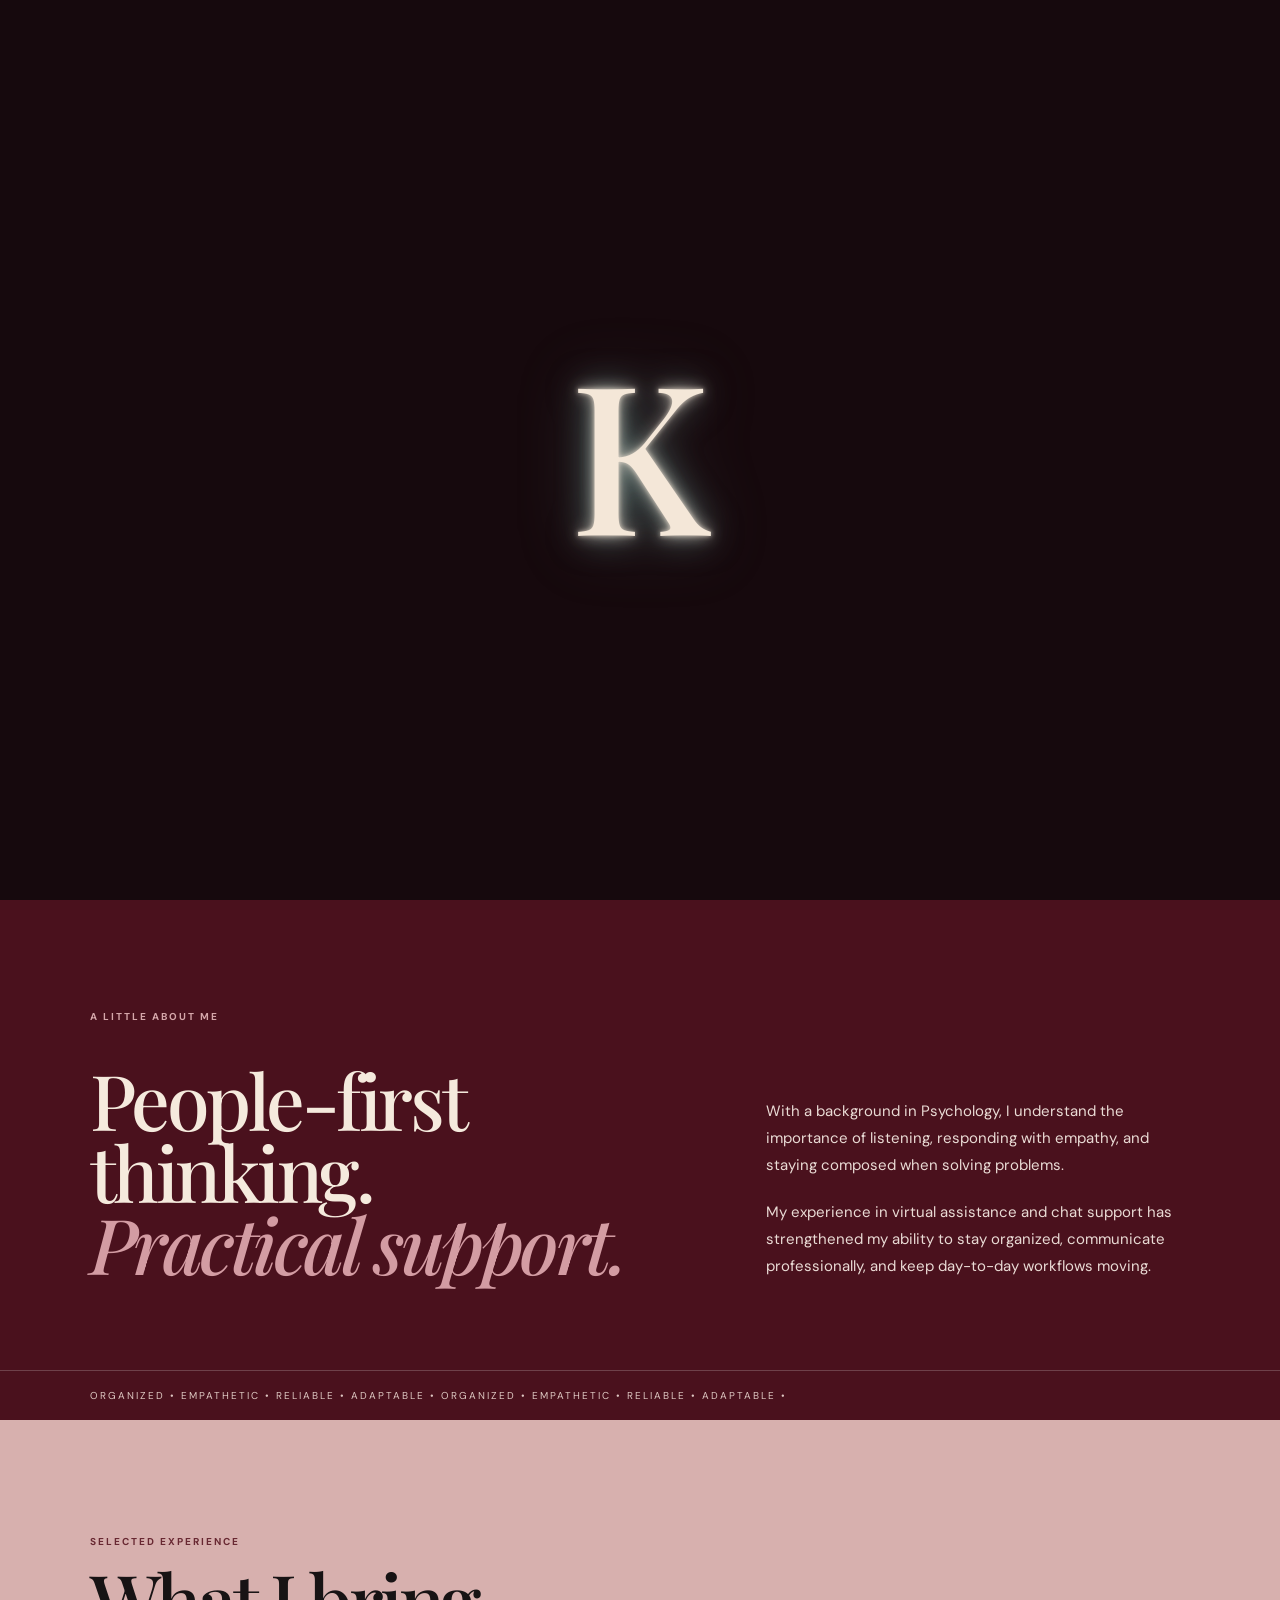
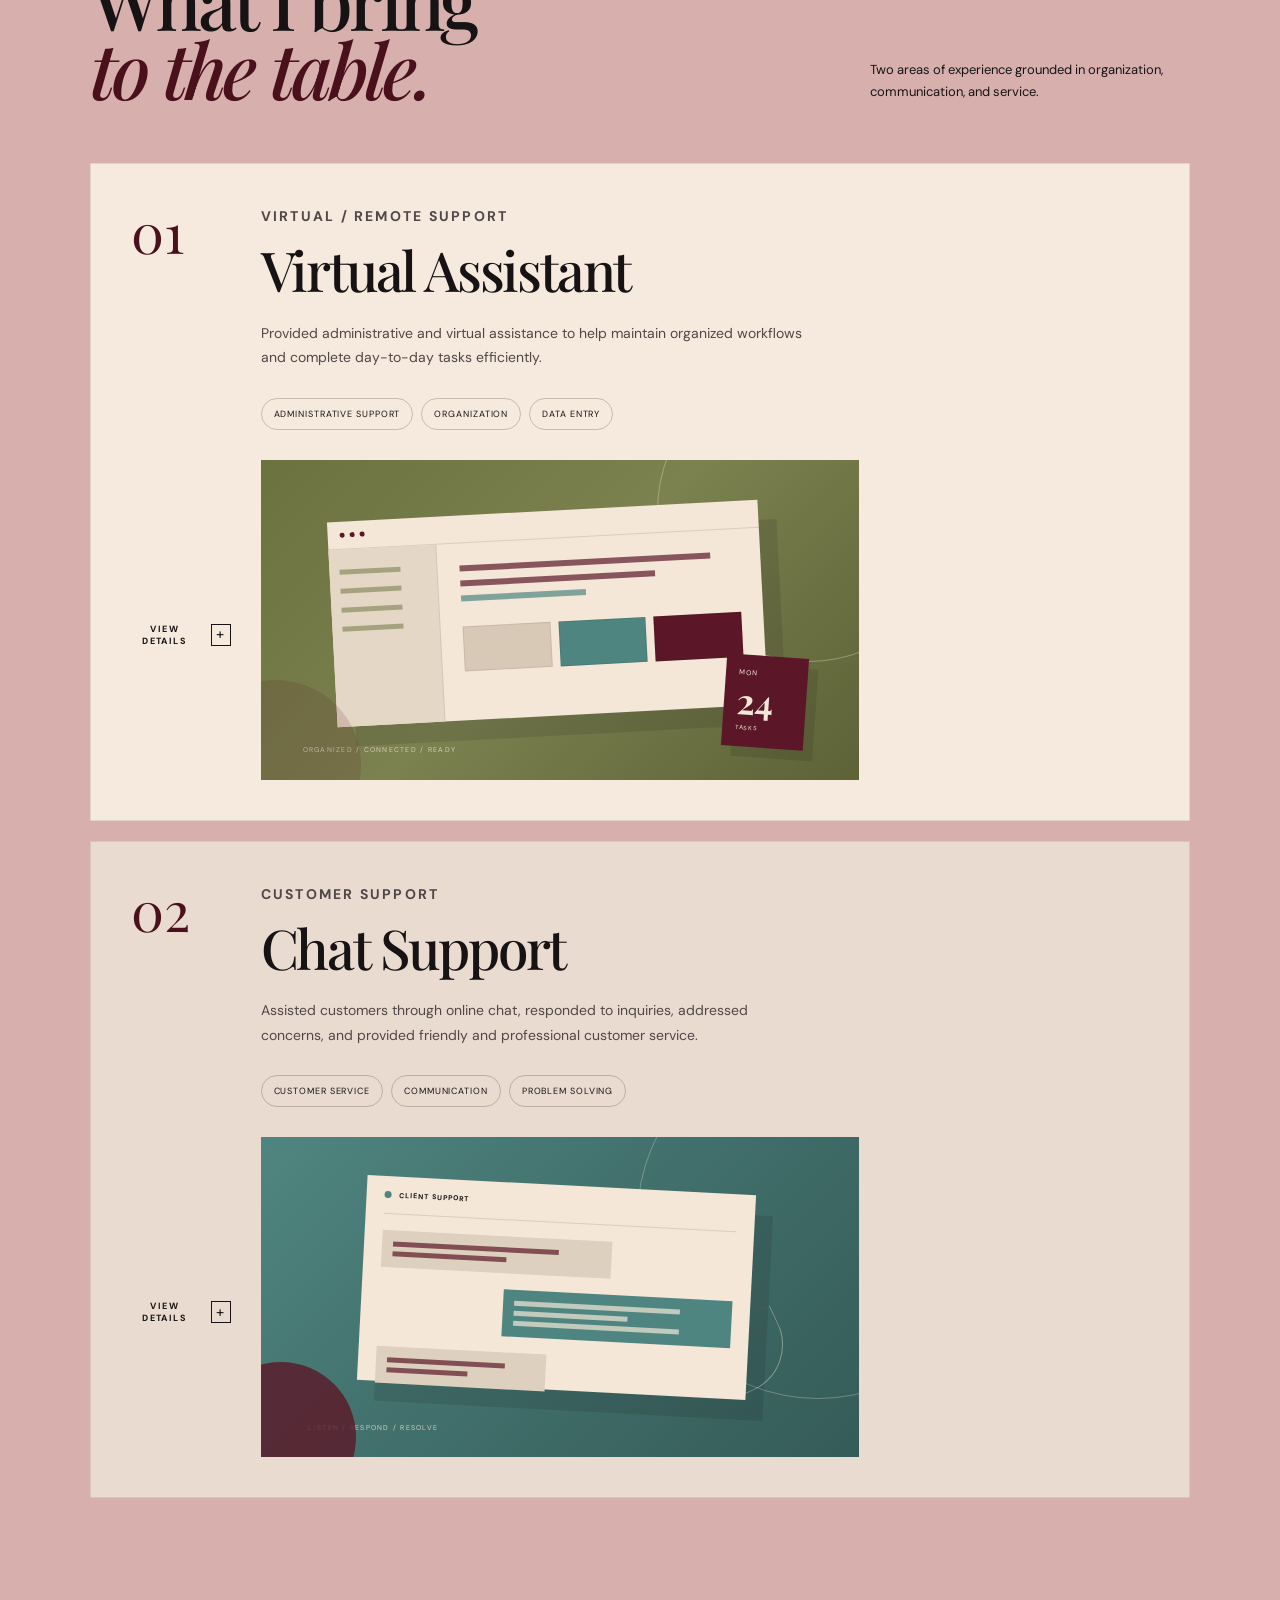
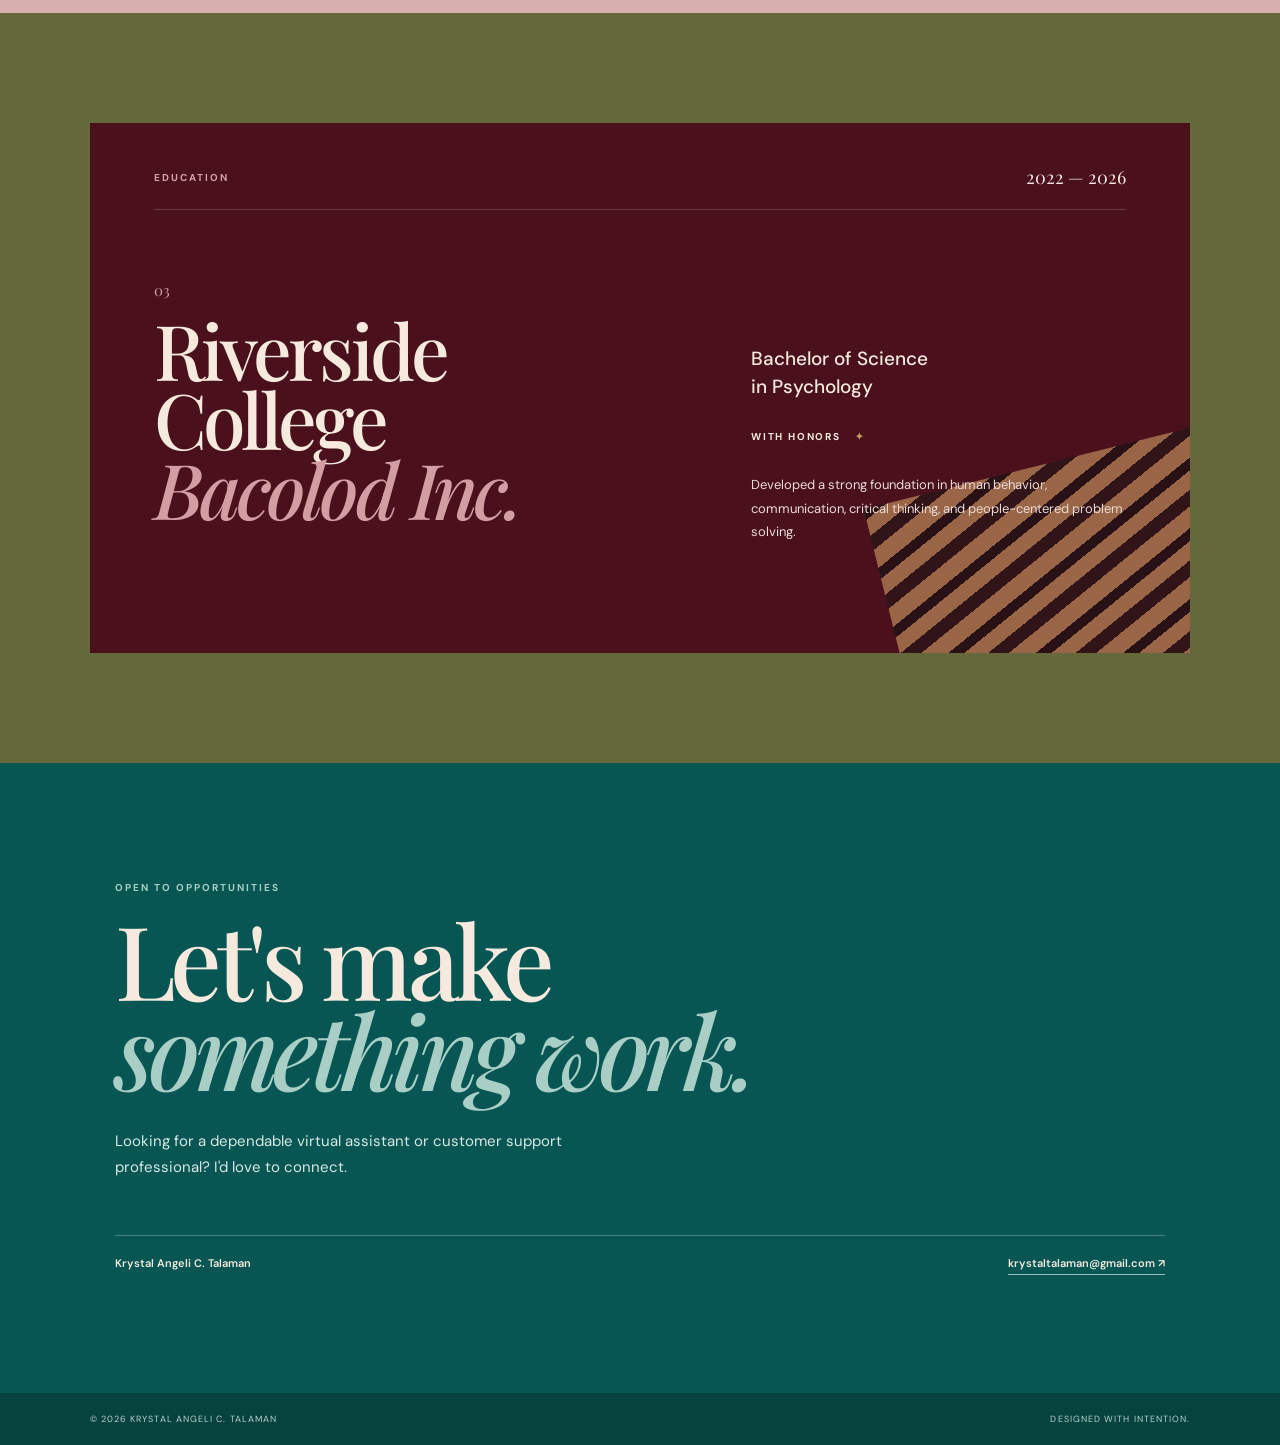
==== index.html @ 5e338db6 "Add files via upload" ====
<!DOCTYPE html>
<html lang="en">
<head>
    <meta charset="UTF-8">
    <meta name="viewport" content="width=device-width, initial-scale=1.0">

    <meta name="description"
        content="Portfolio of Krystal Angeli C. Talaman — Virtual Assistant and Customer Support Professional.">

    <title>Krystal Angeli C. Talaman | Portfolio</title>

    <!-- Google Fonts -->
    <link rel="preconnect" href="https://fonts.googleapis.com">
    <link rel="preconnect" href="https://fonts.gstatic.com" crossorigin>

    <link href="https://fonts.googleapis.com/css2?family=DM+Sans:wght@400;500;600;700&family=Playfair+Display:ital,wght@0,500;0,600;1,500;1,600&display=swap"
        rel="stylesheet">

    <!-- CSS -->
    <link rel="stylesheet" href="style.css">
</head>

<body>

    <!-- INTRO LOADER -->
<div id="intro-loader">
    <div class="intro-logo">K</div>
</div>

<!-- PAGE TRANSITION -->
<div id="page-transition">
    <div class="transition-panel transition-burgundy"></div>
    <div class="transition-panel transition-teal"></div>

    <div class="transition-label">
        <span class="transition-number">01</span>
        <span class="transition-name">HOME</span>
    </div>
</div>

    <!-- Texture -->
    <div class="noise"></div>

    <!-- NAVIGATION -->
    <header class="navbar">

        <a href="#home" class="logo">
            <span class="logo-circle">K</span>
            <span>Krystal Angeli</span>
        </a>

        <nav class="nav-links">
            <a href="#home">Home</a>
            <a href="#about">About</a>
            <a href="#experience">Experience</a>
            <a href="#education">Education</a> <a href="resume.pdf" class="resume-button" download> ↓ Resume </a> <a href="#contact" class="nav-button"> Let's Connect ↗ </a>
        </nav>

        <button class="menu-button" id="menuButton">
            ☰
        </button>

    </header>


    <!-- HERO -->
    <section class="hero" id="home">

        <div class="hero-content reveal">

            <p class="eyebrow">
                Psychology • Virtual Support • Customer Care
            </p>

            <h1>
                Krystal
                <span>Angeli</span>
                C. Talaman
            </h1>

            <p class="hero-description">
                A thoughtful and organized professional who brings
                empathy, clear communication, and dependable support
                to every task.
            </p>

            <div class="hero-buttons">

                <a href="#experience" class="primary-button">
                    View Experience
                    <span>↓</span>
                </a>

                <a href="#education" class="secondary-button">
                    My Education ↗
                </a>

            </div>

        </div>


        <!-- ABSTRACT ART -->
        <div class="hero-art reveal">
            

    <!-- Background artwork -->
    <div class="burgundy-panel"></div>
    <div class="zebra-pattern"></div>
    <div class="leopard-pattern"></div>
    <div class="olive-panel"></div>
    <div class="rose-panel"></div>
    <div class="teal-panel"></div>
    

    <!-- Profile Photo -->
    <div class="profile-frame">
        <img 
            src="profile.jpg" 
            alt="Krystal Angeli C. Talaman"
            class="profile-photo"
        >
    </div>

</div>

    </section>


    <!-- ABOUT -->
    <section class="about" id="about">

        <div class="section-label">
            A little about me
        </div>

        <div class="about-grid">

            <div>
                <h2>
                    People-first thinking.
                    <br>
                    <em>Practical support.</em>
                </h2>
            </div>

            <div class="about-text">

                <p>
                    With a background in Psychology, I understand
                    the importance of listening, responding with
                    empathy, and staying composed when solving problems.
                </p>

                <p>
                    My experience in virtual assistance and chat
                    support has strengthened my ability to stay
                    organized, communicate professionally, and keep
                    day-to-day workflows moving.
                </p>

            </div>

        </div>


        <div class="marquee">
            <div>
                ORGANIZED • EMPATHETIC • RELIABLE • ADAPTABLE •
                ORGANIZED • EMPATHETIC • RELIABLE • ADAPTABLE •
            </div>
        </div>

    </section>


    <!-- EXPERIENCE -->
    <section class="experience" id="experience">

        <div class="experience-heading">

            <div>
                <p class="eyebrow">Selected experience</p>

                <h2>
                    What I bring
                    <br>
                    <em>to the table.</em>
                </h2>
            </div>

            <p class="experience-intro">
                Two areas of experience grounded in organization,
                communication, and service.
            </p>

        </div>


        <div class="experience-list">

            <!-- EXPERIENCE 01 -->
            <article class="experience-card reveal">

                <div class="experience-number">
                    01
                </div>

                <div class="experience-info">

                    <p class="card-label">
                        Virtual / Remote Support
                    </p>

                    <h3>
                        Virtual Assistant
                    </h3>

                    <p>
                        Provided administrative and virtual assistance
                        to help maintain organized workflows and complete
                        day-to-day tasks efficiently.
                    </p>

                    <div class="tags">
                        <span>Administrative Support</span>
                        <span>Organization</span>
                        <span>Data Entry</span>
                    </div>

                </div>

                <div class="experience-details">

    <div class="details-column">
        <span class="details-label">RESPONSIBILITIES</span>

        <ul>
            <li>Administrative support</li>
            <li>Data entry & organization</li>
            <li>Online research</li>
            <li>Calendar & task management</li>
        </ul>
    </div>

    <div class="details-column">
        <span class="details-label">TOOLS & SKILLS</span>

        <ul>
            <li>Google Workspace</li>
            <li>Microsoft Office</li>
            <li>Communication</li>
            <li>Attention to detail</li>
        </ul>
    </div>

</div>

<button class="experience-toggle" type="button">
    <span>VIEW DETAILS</span>
    <span class="toggle-icon">+</span>
</button>

                <div class="experience-art va-art">

    <div class="va-window">
        <div class="window-top">
            <span></span>
            <span></span>
            <span></span>
        </div>

        <div class="va-content">
            <div class="va-sidebar">
                <i></i>
                <i></i>
                <i></i>
                <i></i>
            </div>

            <div class="va-main">
                <div class="va-line large"></div>
                <div class="va-line"></div>
                <div class="va-line short"></div>

                <div class="va-grid">
                    <div></div>
                    <div></div>
                    <div></div>
                </div>
            </div>
        </div>
    </div>

    <div class="va-calendar">
        <span>MON</span>
        <strong>24</strong>
        <small>TASKS</small>
    </div>

    <div class="va-label">ORGANIZED / CONNECTED / READY</div>

</div>

            </article>


            <!-- EXPERIENCE 02 -->
            <article class="experience-card second-card reveal">

                <div class="experience-number">
                    02
                </div>

                <div class="experience-info">

                    <p class="card-label">
                        Customer Support
                    </p>

                    <h3>
                        Chat Support
                    </h3>

                    <p>
                        Assisted customers through online chat,
                        responded to inquiries, addressed concerns,
                        and provided friendly and professional
                        customer service.
                    </p>

                    <div class="tags">
                        <span>Customer Service</span>
                        <span>Communication</span>
                        <span>Problem Solving</span>
                    </div>

                </div>

                <div class="experience-details">

    <div class="details-column">
        <span class="details-label">RESPONSIBILITIES</span>

        <ul>
            <li>Administrative support</li>
            <li>Data entry & organization</li>
            <li>Online research</li>
            <li>Calendar & task management</li>
        </ul>
    </div>

    <div class="details-column">
        <span class="details-label">TOOLS & SKILLS</span>

        <ul>
            <li>Google Workspace</li>
            <li>Microsoft Office</li>
            <li>Communication</li>
            <li>Attention to detail</li>
        </ul>
    </div>

</div>

<button class="experience-toggle" type="button">
    <span>VIEW DETAILS</span>
    <span class="toggle-icon">+</span>
</button>

                <div class="experience-art chat-art">

    <div class="chat-window">

        <div class="chat-header">
            <span class="chat-status"></span>
            <span>CLIENT SUPPORT</span>
        </div>

        <div class="message message-one">
            <span></span>
            <span></span>
        </div>

        <div class="message message-two">
            <span></span>
            <span></span>
            <span></span>
        </div>

        <div class="message message-three">
            <span></span>
            <span></span>
        </div>

    </div>

    <div class="connection-line"></div>

    <div class="chat-label">
        LISTEN / RESPOND / RESOLVE
    </div>

</div>

            </article>

        </div>

    </section>


    <!-- EDUCATION -->
    <section class="education" id="education">

        <div class="education-container">

            <div class="education-top">

                <p class="eyebrow">
                    Education
                </p>

                <span class="education-year">
                    2022 — 2026
                </span>

            </div>


            <div class="education-grid">

                <div>

                    <p class="education-number">
                        03
                    </p>

                    <h2>
                        Riverside College
                        <br>
                        <em>Bacolod Inc.</em>
                    </h2>

                </div>


                <div class="education-details">

                    <h3>
                        Bachelor of Science
                        <br>
                        in Psychology
                    </h3>

                    <div class="honors">
                        WITH HONORS
                        <span>✦</span>
                    </div>

                    <p>
                        Developed a strong foundation in human behavior,
                        communication, critical thinking, and
                        people-centered problem solving.
                    </p>

                </div>

            </div>

            <div class="education-pattern"></div>

        </div>

    </section>


    <!-- CONTACT -->
    <section class="contact" id="contact">

        <div class="contact-content">

            <p class="eyebrow">
                Open to opportunities
            </p>

            <h2>
                Let's make
                <br>
                <em>something work.</em>
            </h2>

            <p class="contact-description">
                Looking for a dependable virtual assistant or
                customer support professional? I'd love to connect.
            </p>

            <div class="contact-divider"></div>

            <div class="contact-footer">

                <span>
                    Krystal Angeli C. Talaman
                </span>

                <a href="mailto:krystaltalaman@gmail.com">
    krystaltalaman@gmail.com ↗
</a>

            </div>

        </div>

    </section>


    <!-- FOOTER -->
    <footer>

        <span>
            © 2026 Krystal Angeli C. Talaman
        </span>

        <span>
            Designed with intention.
        </span>

    </footer>


    <!-- JAVASCRIPT -->
    <script src="script.js"></script>

</body>
</html>
---- style.css ----
/* =========================================
   KRYSTAL ANGELI PORTFOLIO
   MODERN EDITORIAL / ANIMAL PRINT THEME
========================================= */

:root {

    --paper: #eee3d6;
    --cream: #f5eadd;

    --black: #171314;

    --burgundy: #4a111d;
    --burgundy-light: #682832;

    --rose: #a96470;

    --olive: #65683b;

    --teal: #075653;

    --tan: #c89a68;

    --serif: "Playfair Display", Georgia, serif;

    --sans: "DM Sans", Arial, sans-serif;
}


/* =========================================
   RESET
========================================= */

* {
    margin: 0;
    padding: 0;
    box-sizing: border-box;
}

html {
    scroll-behavior: smooth;
}

body {
    background: var(--paper);
    color: var(--black);
    font-family: var(--sans);
    overflow-x: hidden;
}

a {
    color: inherit;
    text-decoration: none;
}

button {
    font-family: inherit;
}


/* =========================================
   PAPER / GRAIN EFFECT
========================================= */

.noise {
    position: fixed;
    inset: 0;
    z-index: 100;
    pointer-events: none;
    opacity: 0.045;

    background-image:
        url("data:image/svg+xml,%3Csvg viewBox='0 0 200 200' xmlns='http://www.w3.org/2000/svg'%3E%3Cfilter id='noise'%3E%3CfeTurbulence type='fractalNoise' baseFrequency='.8' numOctaves='4' stitchTiles='stitch'/%3E%3C/filter%3E%3Crect width='100%25' height='100%25' filter='url(%23noise)'/%3E%3C/svg%3E");
}


/* =========================================
   NAVIGATION
========================================= */

.navbar {
    position: fixed;

    top: 0;
    left: 0;
    right: 0;

    height: 78px;

    padding: 0 6vw;

    display: flex;
    align-items: center;
    justify-content: space-between;

    background: rgba(238, 227, 214, 0.88);

    backdrop-filter: blur(15px);

    border-bottom: 1px solid rgba(23, 19, 20, 0.1);

    z-index: 50;
}

.logo {
    display: flex;
    align-items: center;
    gap: 10px;

    font-size: 13px;
    font-weight: 700;
}

.logo-circle {
    width: 34px;
    height: 34px;

    display: grid;
    place-items: center;

    border-radius: 50%;

    background: var(--burgundy);
    color: var(--cream);

    font-family: var(--serif);
    font-size: 18px;
}

.nav-links {
    display: flex;
    align-items: center;
    gap: 30px;

    font-size: 11px;
    font-weight: 600;
}

.nav-links a {
    opacity: 0.65;
    transition: 0.25s;
}

.nav-links a:hover {
    opacity: 1;
}

.nav-links .nav-button {
    opacity: 1;

    padding: 12px 17px;

    border-radius: 100px;

    background: var(--black);
    color: var(--cream);
}

.menu-button {
    display: none;

    border: 0;
    background: transparent;

    font-size: 24px;

    cursor: pointer;
}


/* =========================================
   HERO
========================================= */

.hero {

    min-height: 100vh;

    padding:
        150px
        7vw
        90px;

    display: grid;

    grid-template-columns:
        1fr
        0.9fr;

    gap: 6vw;

    align-items: center;
}

.eyebrow {

    color: var(--burgundy-light);

    font-size: 10px;

    text-transform: uppercase;

    letter-spacing: 0.2em;

    font-weight: 700;
}

.hero h1 {

    margin-top: 25px;
    margin-bottom: 30px;

    font-family: var(--serif);

    font-size: clamp(60px, 8vw, 120px);

    line-height: 0.83;

    letter-spacing: -0.055em;

    font-weight: 500;
}

.hero h1 span {

    color: var(--burgundy-light);

    font-style: italic;
}

.hero-description {

    max-width: 500px;

    font-size: 16px;

    line-height: 1.75;

    color: #564d4a;
}

.hero-buttons {

    margin-top: 35px;

    display: flex;
    align-items: center;

    gap: 25px;
}

.primary-button {

    display: inline-flex;

    align-items: center;

    gap: 20px;

    padding: 15px 21px;

    background: var(--black);

    color: var(--cream);

    border-radius: 100px;

    font-size: 11px;

    font-weight: 700;

    transition: transform 0.25s;
}

.primary-button:hover {
    transform: translateY(-3px);
}

.secondary-button {

    font-size: 11px;

    font-weight: 700;

    border-bottom: 1px solid var(--black);

    padding-bottom: 5px;
}


/* =========================================
   HERO ART
========================================= */

.hero-art {

    position: relative;

    min-height: 610px;

    width: 100%;
}

/* =========================================
   PROFILE PHOTO
========================================= */

.profile-frame {
    position: absolute;

    top: 7%;
    left: 15%;

    width: 62%;
    height: 82%;

    z-index: 5;

    overflow: hidden;

    background: var(--cream);

    border: 10px solid var(--cream);

    box-shadow:
        0 25px 60px rgba(23, 19, 20, 0.18);

    transform: rotate(2deg);

    transition:
        transform 0.5s ease,
        box-shadow 0.5s ease;
}

.profile-frame:hover {
    transform:
        rotate(0deg)
        translateY(-5px);

    box-shadow:
        0 35px 80px rgba(23, 19, 20, 0.25);
}

.profile-photo {
    width: 100%;
    height: 100%;

    display: block;

    object-fit: cover;
    object-position: center top;
}

.burgundy-panel {

    position: absolute;

    top: 0;
    right: 0;

    width: 67%;
    height: 72%;

    background: var(--burgundy);
}

.zebra-pattern {

    position: absolute;

    top: 25px;
    right: 0;

    width: 67%;
    height: 70%;

    background:
        repeating-linear-gradient(
            160deg,
            #171514 0 15px,
            #ead8b9 15px 35px,
            #171514 35px 48px,
            #ead8b9 48px 70px
        );

    transform: rotate(-3deg);

    opacity: 0.95;

    mix-blend-mode: normal;

    clip-path: polygon(
        12% 0,
        100% 0,
        100% 100%,
        0 100%,
        0 15%
    );
}

.leopard-pattern {

    position: absolute;

    right: -5%;

    bottom: 0;

    width: 48%;
    height: 48%;

    background-color: var(--tan);

    background-image:
        radial-gradient(
            ellipse,
            #1b1110 0 18%,
            transparent 20%
        ),
        radial-gradient(
            ellipse,
            #281514 0 12%,
            transparent 15%
        );

    background-size:
        55px 50px,
        75px 65px;

    background-position:
        0 0,
        30px 25px;

    border: 8px solid var(--rose);
}

.olive-panel {

    position: absolute;

    left: 5%;

    bottom: 3%;

    width: 36%;
    height: 25%;

    background: var(--olive);
}

.rose-panel {

    position: absolute;

    left: 18%;

    top: 18%;

    width: 28%;
    height: 17%;

    background: var(--rose);
}

.teal-panel {

    position: absolute;

    right: 0;

    bottom: 0;

    width: 37%;
    height: 22%;

    background: var(--teal);

    z-index: -1;
}


/* =========================================
   ABOUT
========================================= */

.about {

    padding:
        110px
        7vw
        85px;

    background: var(--burgundy);

    color: var(--cream);

    overflow: hidden;
}

.section-label {

    color: #d5a7aa;

    font-size: 10px;

    text-transform: uppercase;

    letter-spacing: 0.2em;

    font-weight: 700;
}

.about-grid {

    margin-top: 40px;

    display: grid;

    grid-template-columns: 1.15fr 0.85fr;

    gap: 8vw;

    align-items: end;
}

.about h2 {

    font-family: var(--serif);

    font-size: clamp(45px, 6vw, 82px);

    line-height: 0.94;

    letter-spacing: -0.045em;

    font-weight: 500;
}

.about h2 em {

    color: #d39ca3;
}

.about-text {

    max-width: 500px;

    font-size: 15px;

    line-height: 1.8;

    color: #eadbd5;
}

.about-text p + p {

    margin-top: 20px;
}


/* =========================================
   MARQUEE
========================================= */

.marquee {

    margin:

        90px
        -7vw
        -85px;

    padding:

        18px
        7vw;

    border-top:
        1px solid
        rgba(255,255,255,0.2);

    white-space: nowrap;

    overflow: hidden;

    font-size: 10px;

    letter-spacing: 0.2em;

    color: #dec8c2;
}

.marquee div {

    display: inline-block;

    animation:
        marquee 20s
        linear infinite;
}

@keyframes marquee {

    from {
        transform: translateX(0);
    }

    to {
        transform: translateX(-35%);
    }

}


/* =========================================
   EXPERIENCE
========================================= */

.experience {

    padding:
        115px
        7vw;

    background: #d7b0ae;
}

.experience-heading {

    display: flex;

    justify-content: space-between;

    align-items: end;

    gap: 50px;

    margin-bottom: 60px;
}

.experience-heading h2 {

    margin-top: 17px;

    font-family: var(--serif);

    font-size: clamp(48px, 6vw, 82px);

    line-height: 0.9;

    letter-spacing: -0.05em;

    font-weight: 500;
}

.experience-heading h2 em {
    color: var(--burgundy);
}

.experience-intro {

    max-width: 320px;

    font-size: 13px;

    line-height: 1.7;
}


/* =========================================
   EXPERIENCE CARDS
========================================= */

.experience-list {

    display: grid;

    gap: 20px;
}

.experience-card {

    position: relative;

    min-height: 370px;

    display: grid;

    grid-template-columns:
        100px
        1fr
        260px;

    gap: 30px;

    padding: 40px;

    overflow: hidden;

    background: var(--cream);

    border:
        1px solid
        rgba(23,19,20,0.1);
}

.second-card {
    background: #eadbd0;
}

.experience-number {

    color: var(--burgundy);

    font-family: var(--serif);

    font-size: 55px;

    line-height: 1;
}

.experience-info {

    position: relative;

    z-index: 2;

    max-width: 590px;
}

.card-label {

    margin-bottom: 15px;

    color: var(--rose);

    font-size: 10px;

    text-transform: uppercase;

    letter-spacing: 0.16em;

    font-weight: 700;
}

.experience-info h3 {

    margin-bottom: 25px;

    font-family: var(--serif);

    font-size: 55px;

    line-height: 0.95;

    letter-spacing: -0.04em;

    font-weight: 500;
}

.experience-info > p {

    max-width: 550px;

    font-size: 14px;

    line-height: 1.75;

    color: #514747;
}

.tags {

    display: flex;

    flex-wrap: wrap;

    gap: 8px;

    margin-top: 28px;
}

.tags span {

    padding: 9px 12px;

    border:
        1px solid
        rgba(23,19,20,0.22);

    border-radius: 100px;

    font-size: 9px;

    text-transform: uppercase;

    letter-spacing: 0.1em;
}


/* =========================================
   EXPERIENCE ART
========================================= */

.experience-art {

    min-height: 270px;

    position: relative;

    overflow: hidden;
}

.olive-art {

    background: var(--olive);
}

.teal-art {

    background: var(--teal);
}

.olive-art::before {

    content: "";

    position: absolute;

    width: 150%;
    height: 65%;

    top: 18%;
    left: -20%;

    background: var(--tan);

    border-radius: 50%;

    transform: rotate(-18deg);

    opacity: 0.7;
}

.teal-art::before {

    content: "";

    position: absolute;

    width: 150%;
    height: 65%;

    top: 18%;
    left: -20%;

    background: var(--rose);

    border-radius: 50%;

    transform: rotate(-18deg);

    opacity: 0.6;
}

.pattern {

    position: absolute;

    inset: 10%;

    background:
        radial-gradient(
            ellipse,
            #171212 0 15%,
            transparent 17%
        );

    background-size: 65px 55px;

    opacity: 0.65;
}


/* =========================================
   EDUCATION
========================================= */

.education {

    padding:
        110px
        7vw;

    background: var(--olive);

    color: var(--cream);
}

.education-container {

    position: relative;

    overflow: hidden;

    padding:
        42px
        5vw
        65px;

    min-height: 530px;

    background: var(--burgundy);
}

.education-top {

    display: flex;

    justify-content: space-between;

    align-items: center;

    padding-bottom: 20px;

    border-bottom:
        1px solid
        rgba(255,255,255,0.18);
}

.education-top .eyebrow {

    color: #d4a3a7;
}

.education-year {

    font-family: var(--serif);

    font-size: 18px;
}

.education-grid {

    position: relative;

    z-index: 2;

    display: grid;

    grid-template-columns:
        1.15fr
        0.85fr;

    gap: 7vw;

    padding-top: 70px;
}

.education-number {

    margin-bottom: 15px;

    color: #d29da3;

    font-family: var(--serif);

    font-size: 15px;
}

.education h2 {

    font-family: var(--serif);

    font-size: clamp(48px, 6vw, 90px);

    line-height: 0.9;

    letter-spacing: -0.05em;

    font-weight: 500;
}

.education h2 em {

    color: #d29da3;
}

.education-details {

    padding-top: 65px;

    max-width: 420px;
}

.education-details h3 {

    font-size: 19px;

    line-height: 1.45;

    font-weight: 500;
}

.honors {

    margin: 30px 0;

    font-size: 10px;

    letter-spacing: 0.18em;

    font-weight: 700;
}

.honors span {

    margin-left: 10px;

    color: var(--tan);
}

.education-details p {

    color: #eadbd5;

    font-size: 13px;

    line-height: 1.8;
}


/* EDUCATION PATTERN */

.education-pattern {

    position: absolute;

    right: -50px;

    bottom: -70px;

    width: 350px;

    height: 260px;

    transform: rotate(-14deg);

    background:
        repeating-linear-gradient(
            155deg,
            #171211 0 10px,
            #c5935e 10px 25px,
            #241614 25px 38px,
            #c5935e 38px 55px
        );

    opacity: 0.65;
}


/* =========================================
   CONTACT
========================================= */

.contact {

    min-height: 70vh;

    display: flex;

    align-items: center;

    padding:
        110px
        7vw;

    background: var(--teal);

    color: var(--cream);
}

.contact-content {

    width: 100%;

    max-width: 1050px;

    margin: auto;
}

.contact .eyebrow {

    color: #a8cec6;
}

.contact h2 {

    margin-top: 20px;

    font-family: var(--serif);

    font-size: clamp(58px, 8vw, 115px);

    line-height: 0.88;

    letter-spacing: -0.055em;

    font-weight: 500;
}

.contact h2 em {

    color: #a8cec6;
}

.contact-description {

    max-width: 500px;

    margin-top: 35px;

    font-size: 15px;

    line-height: 1.7;

    color: #d9e8e4;
}

.contact-divider {

    margin-top: 55px;

    height: 1px;

    background:
        rgba(255,255,255,0.25);
}

.contact-footer {

    display: flex;

    justify-content: space-between;

    gap: 30px;

    padding-top: 20px;

    font-size: 11px;

    font-weight: 600;
}

.contact-footer a {

    border-bottom:
        1px solid
        rgba(255,255,255,0.6);

    padding-bottom: 4px;
}


/* =========================================
   FOOTER
========================================= */

footer {

    padding:
        20px
        7vw;

    display: flex;

    justify-content: space-between;

    background: #06433f;

    color: #b8d1cc;

    font-size: 9px;

    text-transform: uppercase;

    letter-spacing: 0.12em;
}


/* =========================================
   SCROLL ANIMATION
========================================= */

.reveal {

    opacity: 0;

    transform:
        translateY(35px);

    transition:
        opacity 0.8s ease,
        transform 0.8s ease;
}

.reveal.visible {

    opacity: 1;

    transform:
        translateY(0);
}


/* =========================================
   RESPONSIVE
========================================= */

@media (max-width: 900px) {

    .nav-links {
        display: none;
    }

    .menu-button {
        display: block;
    }

    .nav-links.mobile-open {

        position: absolute;

        top: 78px;
        left: 0;
        right: 0;

        display: flex;

        flex-direction: column;

        align-items: stretch;

        gap: 0;

        padding: 20px 7vw;

        background: var(--paper);

        border-bottom:
            1px solid
            rgba(0,0,0,0.1);
    }

    .nav-links.mobile-open a {

        padding: 15px 0;

        border-bottom:
            1px solid
            rgba(0,0,0,0.08);
    }

    .hero {

        grid-template-columns: 1fr;

        padding-top: 130px;
    }

    .hero-art {

        min-height: 500px;

        margin-top: 30px;
    }

    .about-grid {

        grid-template-columns: 1fr;

        gap: 40px;
    }

    .experience-heading {

        align-items: start;

        flex-direction: column;
    }

    .experience-card {

        grid-template-columns:
            70px
            1fr;

        padding: 30px;
    }

    .experience-art {

        grid-column: 1 / -1;

        min-height: 180px;
    }

    .education-grid {

        grid-template-columns: 1fr;

        gap: 20px;
    }

    .education-details {

        padding-top: 10px;
    }

}


/* =========================================
   SMALL MOBILE
========================================= */

@media (max-width: 600px) {

    .navbar {
        padding: 0 5vw;
    }

    .hero,
    .about,
    .experience,
    .education,
    .contact {

        padding-left: 5vw;
        padding-right: 5vw;
    }

    .hero {

        padding-top: 125px;
    }

    .hero h1 {

        font-size: 58px;
    }

    .hero-art {

        min-height: 390px;
    }

    .burgundy-panel,
    .zebra-pattern {

        width: 70%;
    }

    .leopard-pattern {

        width: 52%;
        height: 45%;
    }

    .experience-card {

        display: block;

        padding: 28px;
    }

    .experience-number {

        margin-bottom: 30px;
    }

    .experience-info h3 {

        font-size: 45px;
    }

    .experience-art {

        margin-top: 35px;
    }

    .education-container {

        padding: 30px;
    }

    .education h2 {

        font-size: 48px;
    }

    .contact-footer {

        flex-direction: column;
    }

    footer {

        flex-direction: column;

        gap: 10px;

        padding-left: 5vw;
        padding-right: 5vw;
    }

}

/* =========================================
   K LOGO INTRO
   ========================================= */

#intro-loader {
    position: fixed;
    inset: 0;
    z-index: 99999;

    display: flex;
    align-items: center;
    justify-content: center;

    background: #16090d;

    opacity: 1;
    visibility: visible;

    transition:
        opacity 0.8s ease,
        visibility 0.8s ease;
}

/* Glowing K */
.intro-logo {
    font-family: "Playfair Display", serif;
    font-size: clamp(7rem, 18vw, 13rem);
    font-weight: 500;
    line-height: 1;

    color: #f4e7d8;

    opacity: 0;
    transform: scale(0.75);

    text-shadow:
        0 0 5px rgba(244, 231, 216, 0.8),
        0 0 15px rgba(244, 231, 216, 0.7),
        0 0 35px rgba(128, 183, 176, 0.6),
        0 0 70px rgba(128, 183, 176, 0.35);

    animation:
        kLogoAppear 0.8s ease-out forwards,
        kLogoGlow 1.4s ease-in-out 0.8s infinite alternate;
}


/* K entrance */
@keyframes kLogoAppear {
    0% {
        opacity: 0;
        transform: scale(0.75);
        filter: blur(12px);
    }

    100% {
        opacity: 1;
        transform: scale(1);
        filter: blur(0);
    }
}


/* Gentle glowing pulse */
@keyframes kLogoGlow {
    0% {
        text-shadow:
            0 0 5px rgba(244, 231, 216, 0.7),
            0 0 15px rgba(244, 231, 216, 0.5),
            0 0 30px rgba(128, 183, 176, 0.35);
    }

    100% {
        text-shadow:
            0 0 10px rgba(244, 231, 216, 1),
            0 0 30px rgba(244, 231, 216, 0.8),
            0 0 60px rgba(128, 183, 176, 0.7),
            0 0 100px rgba(128, 183, 176, 0.4);
    }
}


/* Loader disappears */
#intro-loader.hide {
    opacity: 0;
    visibility: hidden;
    pointer-events: none;
}

/* =========================================
   PAGE NAVIGATION TRANSITION
   ========================================= */

#page-transition {
    position: fixed;
    inset: 0;
    z-index: 99990;

    pointer-events: none;
    visibility: hidden;
}


/* Show during animation */

#page-transition.is-entering,
#page-transition.is-leaving {
    visibility: visible;
}

/* Panels */

.transition-panel {
    position: absolute;
    inset: 0;

    transform: translateX(-100%);
}

/* Burgundy is the main wipe */
.transition-burgundy {
    background: #5b1727;
    z-index: 2;
}

/* Teal follows behind */
.transition-teal {
    background: #4f8580;
    z-index: 1;
}


/* =========================================
   TRANSITION LABEL
   ========================================= */

.transition-label {
    position: absolute;

    top: 50%;
    left: 50%;

    transform: translate(-50%, -50%);

    z-index: 5;

    display: flex;
    flex-direction: column;
    align-items: center;

    opacity: 0;

    color: #f4e7d8;

    pointer-events: none;
}

.transition-number {
    font-family: "DM Sans", sans-serif;

    font-size: 0.7rem;
    letter-spacing: 0.35em;
    text-transform: uppercase;

    margin-bottom: 10px;
}

.transition-name {
    font-family: "Playfair Display", serif;

    font-size: clamp(3rem, 7vw, 7rem);

    line-height: 0.9;
    text-transform: uppercase;
}


/* =========================================
   ENTER ANIMATION
   ========================================= */

#page-transition.is-entering {
    visibility: visible;
}

#page-transition.is-entering .transition-teal {
    animation: transitionInTeal 0.65s cubic-bezier(.77, 0, .18, 1) forwards;
}

#page-transition.is-entering .transition-burgundy {
    animation: transitionInBurgundy 0.65s cubic-bezier(.77, 0, .18, 1) 0.08s forwards;
}

#page-transition.is-entering .transition-label {
    animation: transitionLabelIn 0.45s ease 0.25s forwards;
}


/* =========================================
   EXIT ANIMATION
   ========================================= */

#page-transition.is-leaving {
    visibility: visible;
}

#page-transition.is-leaving .transition-burgundy {
    animation: transitionOutBurgundy 0.65s cubic-bezier(.77, 0, .18, 1) forwards;
}

#page-transition.is-leaving .transition-teal {
    animation: transitionOutTeal 0.65s cubic-bezier(.77, 0, .18, 1) 0.08s forwards;
}

#page-transition.is-leaving .transition-label {
    animation: transitionLabelOut 0.35s ease forwards;
}


/* =========================================
   KEYFRAMES
   ========================================= */

@keyframes transitionInTeal {

    0% {
        transform: translateX(-100%);
    }

    100% {
        transform: translateX(0);
    }
}


@keyframes transitionInBurgundy {

    0% {
        transform: translateX(-100%);
    }

    100% {
        transform: translateX(0);
    }
}


@keyframes transitionOutBurgundy {

    0% {
        transform: translateX(0);
    }

    100% {
        transform: translateX(100%);
    }
}


@keyframes transitionOutTeal {

    0% {
        transform: translateX(0);
    }

    100% {
        transform: translateX(100%);
    }
}


@keyframes transitionLabelIn {

    0% {
        opacity: 0;
        transform: translate(-50%, -40%);
    }

    100% {
        opacity: 1;
        transform: translate(-50%, -50%);
    }
}


@keyframes transitionLabelOut {

    0% {
        opacity: 1;
    }

    100% {
        opacity: 0;
    }
}

/* =========================================
   EXPERIENCE CARD — INTERACTIVE UPGRADE
   ========================================= */

.experience-card {
    position: relative;
    isolation: isolate;

    cursor: pointer;

    transition:
        transform 0.5s cubic-bezier(.22, 1, .36, 1),
        box-shadow 0.5s ease,
        border-color 0.4s ease;
}


/* -----------------------------------------
   SUBTLE CARD SHADOW
   ----------------------------------------- */

.experience-card:hover {
    transform: translateY(-8px);

    box-shadow:
        0 20px 50px rgba(23, 19, 20, 0.12);

    border-color: rgba(91, 23, 39, 0.28);
}


/* -----------------------------------------
   MOVING TOP ACCENT
   ----------------------------------------- */

.experience-card::before {
    content: "";

    position: absolute;

    top: 0;
    left: 0;

    width: 100%;
    height: 4px;

    background: var(--burgundy);

    transform: scaleX(0);
    transform-origin: left;

    transition:
        transform 0.6s cubic-bezier(.22, 1, .36, 1);

    z-index: 10;
}


.experience-card:hover::before {
    transform: scaleX(1);
}


/* -----------------------------------------
   NUMBER
   ----------------------------------------- */

.experience-number {
    position: relative;

    transition:
        transform 0.5s cubic-bezier(.22, 1, .36, 1),
        letter-spacing 0.5s ease;
}


.experience-card:hover .experience-number {
    transform: translateX(8px);

    letter-spacing: 0.04em;
}


/* -----------------------------------------
   CARD CONTENT
   ----------------------------------------- */

.experience-info {
    transition:
        transform 0.5s cubic-bezier(.22, 1, .36, 1);
}


.experience-card:hover .experience-info {
    transform: translateX(5px);
}


/* -----------------------------------------
   TITLE
   ----------------------------------------- */

.experience-info h3 {
    transition:
        transform 0.5s cubic-bezier(.22, 1, .36, 1),
        color 0.4s ease;
}


.experience-card:hover .experience-info h3 {
    transform: translateX(5px);

    color: var(--burgundy);
}


/* -----------------------------------------
   TAGS
   ----------------------------------------- */

.tags span {
    transition:
        background 0.3s ease,
        color 0.3s ease,
        border-color 0.3s ease,
        transform 0.3s ease;
}


.experience-card:hover .tags span {
    border-color: var(--burgundy);
}


.experience-card:hover .tags span:nth-child(1) {
    transform: translateY(-3px);
}

.experience-card:hover .tags span:nth-child(2) {
    transform: translateY(-5px);
}

.experience-card:hover .tags span:nth-child(3) {
    transform: translateY(-3px);
}


/* -----------------------------------------
   ARTWORK
   ----------------------------------------- */

.experience-art {
    transition:
        transform 0.7s cubic-bezier(.22, 1, .36, 1);
}


.experience-card:hover .experience-art {
    transform: scale(1.035);
}


/* -----------------------------------------
   ARTWORK SHAPES
   ----------------------------------------- */

.experience-art::before {
    transition:
        transform 0.8s cubic-bezier(.22, 1, .36, 1),
        opacity 0.5s ease;
}


.experience-card:hover .experience-art::before {
    transform:
        rotate(-12deg)
        translate(15px, -8px)
        scale(1.08);

    opacity: 0.8;
}


/* -----------------------------------------
   PATTERN
   ----------------------------------------- */

.experience-art .pattern {
    transition:
        transform 0.9s cubic-bezier(.22, 1, .36, 1),
        opacity 0.5s ease;
}


.experience-card:hover .experience-art .pattern {
    transform: scale(1.15) rotate(5deg);

    opacity: 0.8;
}


/* -----------------------------------------
   HOVER ARROW
   ----------------------------------------- */

.experience-card::after {
    content: "VIEW ROLE  →";

    position: absolute;

    right: 40px;
    bottom: 35px;

    z-index: 20;

    padding: 10px 14px;

    background: var(--burgundy);
    color: var(--cream);

    font-family: var(--sans);
    font-size: 9px;

    font-weight: 700;

    letter-spacing: 0.14em;

    opacity: 0;
    transform: translateY(10px);

    transition:
        opacity 0.4s ease,
        transform 0.5s cubic-bezier(.22, 1, .36, 1);

    pointer-events: none;
}


.experience-card:hover::after {
    opacity: 1;

    transform: translateY(0);
}


/* -----------------------------------------
   SECOND CARD DIFFERENT ACCENT
   ----------------------------------------- */

.second-card::before {
    background: var(--teal);
}


.second-card:hover .experience-info h3 {
    color: var(--teal);
}


.second-card::after {
    background: var(--teal);
}


/* -----------------------------------------
   MOBILE
   ----------------------------------------- */

@media (max-width: 600px) {

    .experience-card:hover {
        transform: translateY(-4px);

        box-shadow:
            0 15px 35px rgba(23, 19, 20, 0.1);
    }


    .experience-card:hover .experience-info {
        transform: none;
    }


    .experience-card:hover .experience-number {
        transform: translateX(4px);
    }


    .experience-card::after {
        position: relative;

        right: auto;
        bottom: auto;

        display: inline-block;

        margin-top: 28px;

        opacity: 1;

        transform: none;

        content: "VIEW ROLE  →";
    }


    .experience-card:hover .experience-art {
        transform: scale(1.015);
    }

}

/* =========================================
   EXPANDABLE EXPERIENCE DETAILS
   ========================================= */

.experience-card {
    overflow: hidden;
}


/* -----------------------------------------
   DETAILS CONTAINER
   ----------------------------------------- */

.experience-details {
    display: grid;
    grid-template-columns: 1fr 1fr;
    gap: 40px;

    max-height: 0;
    opacity: 0;

    overflow: hidden;

    margin-top: 0;
    padding-top: 0;

    border-top: 1px solid transparent;

    transition:
        max-height 0.7s cubic-bezier(.22, 1, .36, 1),
        opacity 0.45s ease,
        margin-top 0.6s ease,
        padding-top 0.6s ease,
        border-color 0.5s ease;
}


/* -----------------------------------------
   OPEN STATE
   ----------------------------------------- */

.experience-card.is-open .experience-details {
    max-height: 500px;
    opacity: 1;

    margin-top: 35px;
    padding-top: 30px;

    border-color: rgba(23, 19, 20, 0.15);
}


/* -----------------------------------------
   DETAIL LABEL
   ----------------------------------------- */

.details-label {
    display: block;

    margin-bottom: 15px;

    font-family: var(--sans);
    font-size: 9px;
    font-weight: 700;

    letter-spacing: 0.16em;

    color: var(--burgundy);
}


/* -----------------------------------------
   DETAIL LIST
   ----------------------------------------- */

.details-column ul {
    list-style: none;

    margin: 0;
    padding: 0;
}


.details-column li {
    position: relative;

    padding-left: 16px;
    margin-bottom: 9px;

    font-family: var(--sans);
    font-size: 12px;
    line-height: 1.6;

    color: var(--ink);
}


.details-column li::before {
    content: "—";

    position: absolute;
    left: 0;

    color: var(--burgundy);
}


/* -----------------------------------------
   TOGGLE BUTTON
   ----------------------------------------- */

.experience-toggle {
    display: inline-flex;
    align-items: center;
    gap: 12px;

    margin-top: 30px;
    padding: 0;

    border: 0;
    background: transparent;

    color: var(--ink);

    font-family: var(--sans);
    font-size: 9px;
    font-weight: 700;

    letter-spacing: 0.15em;

    cursor: pointer;

    transition:
        color 0.3s ease,
        gap 0.3s ease;
}


.experience-toggle:hover {
    color: var(--burgundy);
    gap: 17px;
}


/* -----------------------------------------
   PLUS ICON
   ----------------------------------------- */

.toggle-icon {
    display: inline-flex;

    align-items: center;
    justify-content: center;

    width: 22px;
    height: 22px;

    border: 1px solid currentColor;

    font-size: 15px;
    font-weight: 400;
    line-height: 1;

    transition:
        transform 0.5s cubic-bezier(.22, 1, .36, 1),
        background 0.3s ease,
        color 0.3s ease;
}


.experience-card.is-open .toggle-icon {
    transform: rotate(45deg);

    background: var(--burgundy);
    color: var(--cream);
}


/* -----------------------------------------
   SECOND CARD ACCENT
   ----------------------------------------- */

.second-card .details-label {
    color: var(--teal);
}


.second-card .details-column li::before {
    color: var(--teal);
}


.second-card.is-open .toggle-icon {
    background: var(--teal);
}


/* -----------------------------------------
   MOBILE
   ----------------------------------------- */

@media (max-width: 600px) {

    .experience-details {
        grid-template-columns: 1fr;

        gap: 25px;
    }

    .experience-card.is-open .experience-details {
        max-height: 800px;

        margin-top: 25px;
        padding-top: 25px;
    }

    .experience-toggle {
        margin-top: 25px;
    }

}

/* =========================================
   MODERN EXPERIENCE ARTWORK
   ========================================= */


/* =========================================
   VIRTUAL ASSISTANT
   ========================================= */

.va-art {
    position: relative;
    overflow: hidden;

    background:
        linear-gradient(
            135deg,
            #6b713f 0%,
            #7c8150 48%,
            #5d6237 100%
        );

    min-height: 320px;
}


/* Large decorative circle */

.va-art::before {
    content: "";

    position: absolute;

    width: 300px;
    height: 300px;

    right: -100px;
    top: -100px;

    border: 1px solid rgba(244, 231, 216, 0.35);

    border-radius: 50%;

    transition:
        transform 0.8s cubic-bezier(.22, 1, .36, 1);
}


.experience-card:hover .va-art::before {
    transform: scale(1.2);
}


/* Second circle */

.va-art::after {
    content: "";

    position: absolute;

    width: 170px;
    height: 170px;

    left: -70px;
    bottom: -70px;

    border-radius: 50%;

    background: rgba(91, 23, 39, 0.15);

    transition:
        transform 0.8s cubic-bezier(.22, 1, .36, 1);
}


.experience-card:hover .va-art::after {
    transform: translate(25px, -20px);
}


/* Workspace window */

.va-window {
    position: absolute;

    width: 72%;
    height: 64%;

    left: 12%;
    top: 16%;

    background: #f4e7d8;

    box-shadow:
        18px 20px 0 rgba(23, 19, 20, 0.12);

    transform: rotate(-3deg);

    transition:
        transform 0.7s cubic-bezier(.22, 1, .36, 1);
}


.experience-card:hover .va-window {
    transform:
        rotate(-1deg)
        translateY(-8px)
        scale(1.025);
}


/* Window header */

.window-top {
    height: 28px;

    display: flex;
    align-items: center;

    gap: 5px;

    padding-left: 12px;

    border-bottom: 1px solid rgba(23, 19, 20, 0.12);
}


.window-top span {
    width: 5px;
    height: 5px;

    border-radius: 50%;

    background: #5b1727;
}


/* Window content */

.va-content {
    display: flex;

    height: calc(100% - 28px);
}


/* Sidebar */

.va-sidebar {
    width: 25%;

    padding: 20px 10px;

    background: #e5d7c5;

    border-right: 1px solid rgba(23, 19, 20, 0.08);
}


.va-sidebar i {
    display: block;

    width: 70%;
    height: 5px;

    margin-bottom: 14px;

    background: #7c8150;

    opacity: 0.6;
}


/* Main */

.va-main {
    flex: 1;

    padding: 22px;
}


.va-line {
    width: 70%;
    height: 6px;

    margin-bottom: 9px;

    background: #5b1727;

    opacity: 0.7;
}


.va-line.large {
    width: 90%;
}


.va-line.short {
    width: 45%;

    background: #4f8580;
}


/* Grid */

.va-grid {
    display: grid;

    grid-template-columns:
        repeat(3, 1fr);

    gap: 8px;

    margin-top: 25px;
}


.va-grid div {
    height: 45px;

    background: #d8c9b7;

    border: 1px solid rgba(23, 19, 20, 0.08);
}


.va-grid div:nth-child(2) {
    background: #4f8580;
}


.va-grid div:nth-child(3) {
    background: #5b1727;
}


/* Calendar */

.va-calendar {
    position: absolute;

    right: 9%;
    bottom: 10%;

    width: 82px;
    height: 92px;

    padding: 13px;

    background: #5b1727;

    color: #f4e7d8;

    display: flex;
    flex-direction: column;

    box-shadow:
        10px 10px 0 rgba(23, 19, 20, 0.12);

    transform: rotate(4deg);

    transition:
        transform 0.6s cubic-bezier(.22, 1, .36, 1);
}


.experience-card:hover .va-calendar {
    transform:
        rotate(0deg)
        translateY(-8px);
}


.va-calendar span {
    font-family: var(--sans);

    font-size: 7px;

    letter-spacing: 0.15em;
}


.va-calendar strong {
    font-family: var(--serif);

    font-size: 35px;

    line-height: 1;

    margin: 6px 0;
}


.va-calendar small {
    font-family: var(--sans);

    font-size: 6px;

    letter-spacing: 0.12em;
}


/* Label */

.va-label {
    position: absolute;

    left: 7%;
    bottom: 8%;

    font-family: var(--sans);

    font-size: 7px;

    letter-spacing: 0.18em;

    color: #f4e7d8;

    opacity: 0.75;
}


/* =========================================
   CHAT SUPPORT
   ========================================= */

.chat-art {
    position: relative;
    overflow: hidden;

    background:
        linear-gradient(
            135deg,
            #4f8580 0%,
            #416f6b 50%,
            #355b58 100%
        );

    min-height: 320px;
}


/* Large graphic */

.chat-art::before {
    content: "";

    position: absolute;

    width: 360px;
    height: 360px;

    right: -140px;
    top: -100px;

    border: 1px solid rgba(244, 231, 216, 0.3);

    border-radius: 50%;

    transition:
        transform 0.9s cubic-bezier(.22, 1, .36, 1);
}


.experience-card:hover .chat-art::before {
    transform: scale(1.15) rotate(12deg);
}


/* Burgundy shape */

.chat-art::after {
    content: "";

    position: absolute;

    width: 150px;
    height: 150px;

    left: -55px;
    bottom: -55px;

    background: #5b1727;

    border-radius: 50%;

    opacity: 0.8;

    transition:
        transform 0.8s cubic-bezier(.22, 1, .36, 1);
}


.experience-card:hover .chat-art::after {
    transform: translate(25px, -25px);
}


/* Chat window */

.chat-window {
    position: absolute;

    width: 65%;
    height: 64%;

    left: 17%;
    top: 15%;

    padding: 0 18px 18px;

    background: #f4e7d8;

    box-shadow:
        18px 20px 0 rgba(23, 19, 20, 0.12);

    transform: rotate(3deg);

    transition:
        transform 0.7s cubic-bezier(.22, 1, .36, 1);
}


.experience-card:hover .chat-window {
    transform:
        rotate(1deg)
        translateY(-8px)
        scale(1.025);
}


/* Chat header */

.chat-header {
    height: 38px;

    display: flex;
    align-items: center;

    gap: 8px;

    border-bottom:
        1px solid rgba(23, 19, 20, 0.12);

    font-family: var(--sans);

    font-size: 7px;

    font-weight: 700;

    letter-spacing: 0.14em;
}


.chat-status {
    width: 7px;
    height: 7px;

    border-radius: 50%;

    background: #4f8580;
}


/* Messages */

.message {
    display: flex;
    flex-direction: column;

    gap: 5px;

    width: 65%;

    padding: 11px;

    margin-top: 16px;

    background: #ded0bf;
}


.message span {
    display: block;

    width: 80%;
    height: 5px;

    background: #5b1727;

    opacity: 0.7;
}


.message span:nth-child(2) {
    width: 55%;
}


.message-two {
    margin-left: auto;

    background: #4f8580;
}


.message-two span {
    background: #f4e7d8;
}


.message-three {
    width: 48%;
}


/* Connection line */

.connection-line {
    position: absolute;

    right: 12%;
    bottom: 22%;

    width: 70px;
    height: 70px;

    border-right:
        1px solid rgba(244, 231, 216, 0.6);

    border-bottom:
        1px solid rgba(244, 231, 216, 0.6);

    border-radius: 0 0 50px 0;

    transform: rotate(-25deg);

    opacity: 0.7;
}


/* Label */

.chat-label {
    position: absolute;

    left: 8%;
    bottom: 8%;

    font-family: var(--sans);

    font-size: 7px;

    letter-spacing: 0.18em;

    color: #f4e7d8;

    opacity: 0.8;
}


/* =========================================
   MOBILE
   ========================================= */

@media (max-width: 600px) {

    .va-art,
    .chat-art {
        min-height: 250px;
    }

    .va-window,
    .chat-window {
        width: 70%;
    }

    .va-calendar {
        transform: rotate(3deg) scale(0.85);
    }

    .va-label,
    .chat-label {
        font-size: 6px;
    }

}
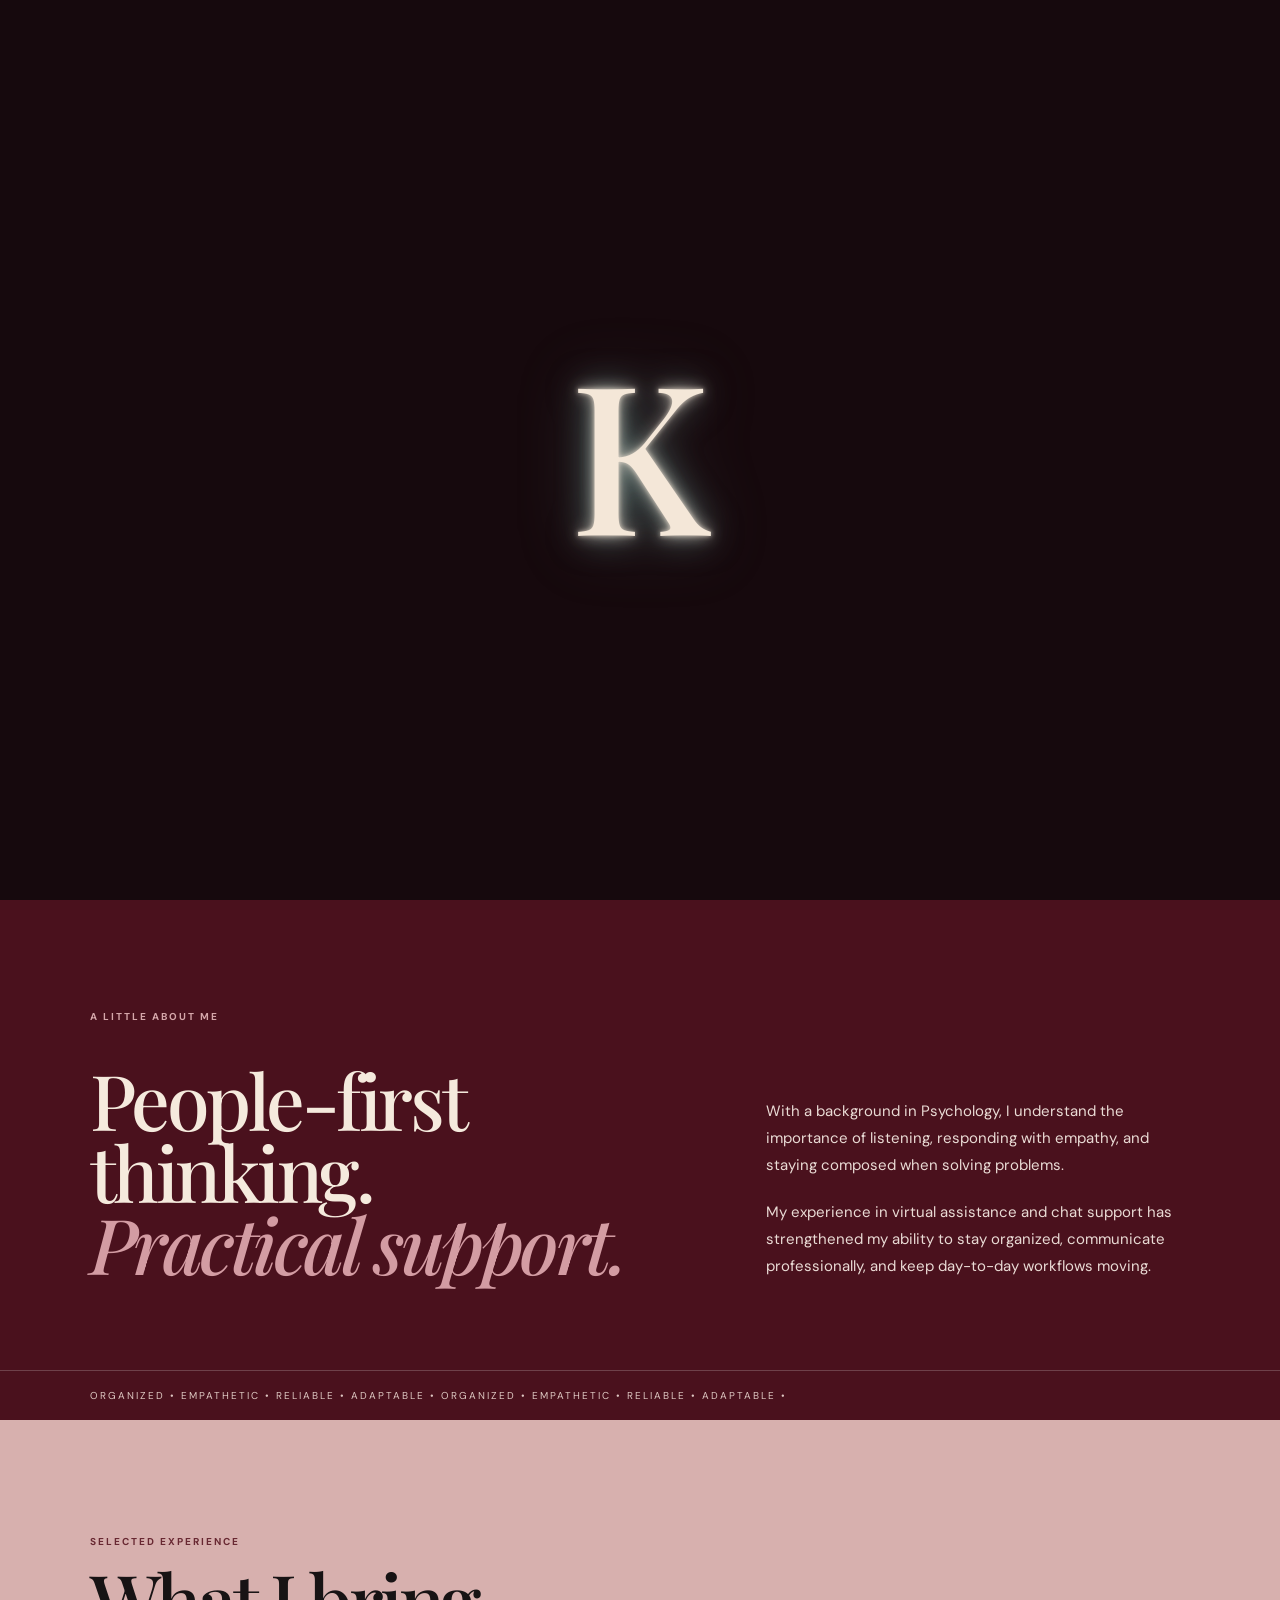
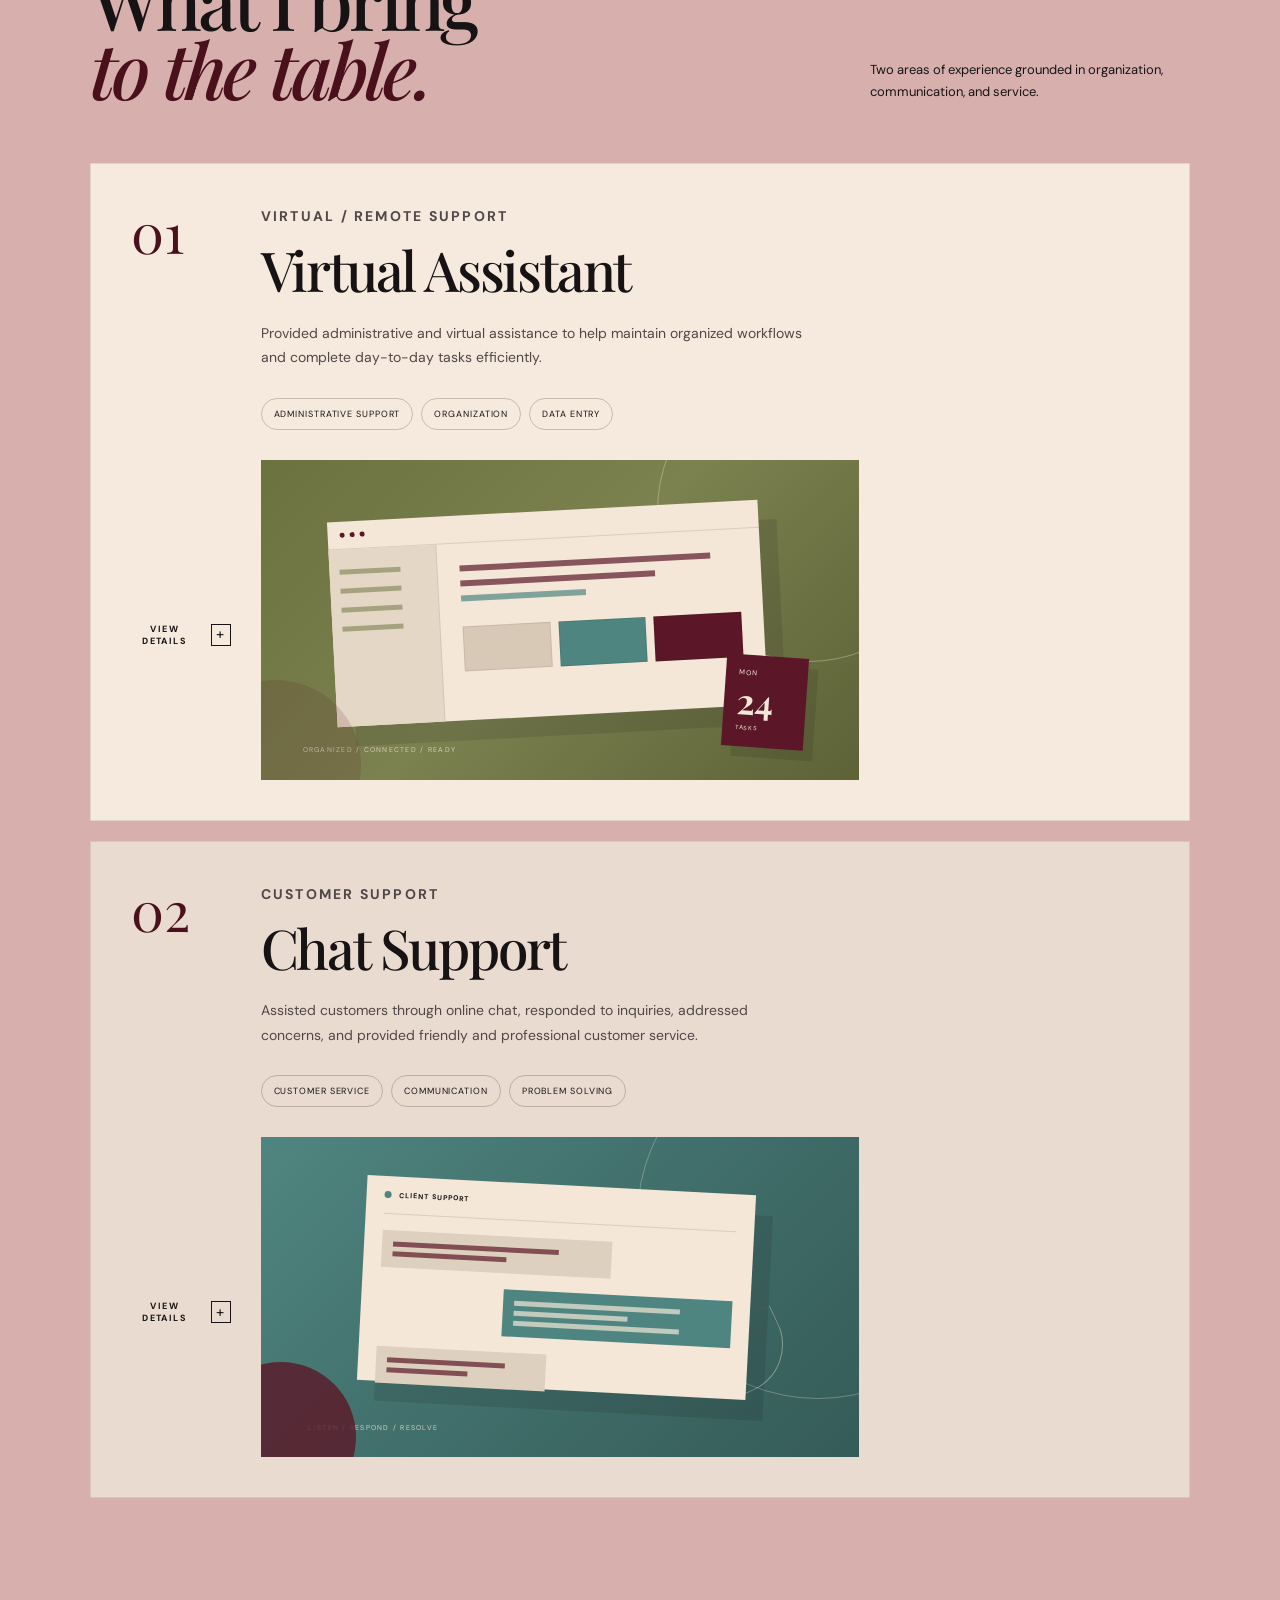
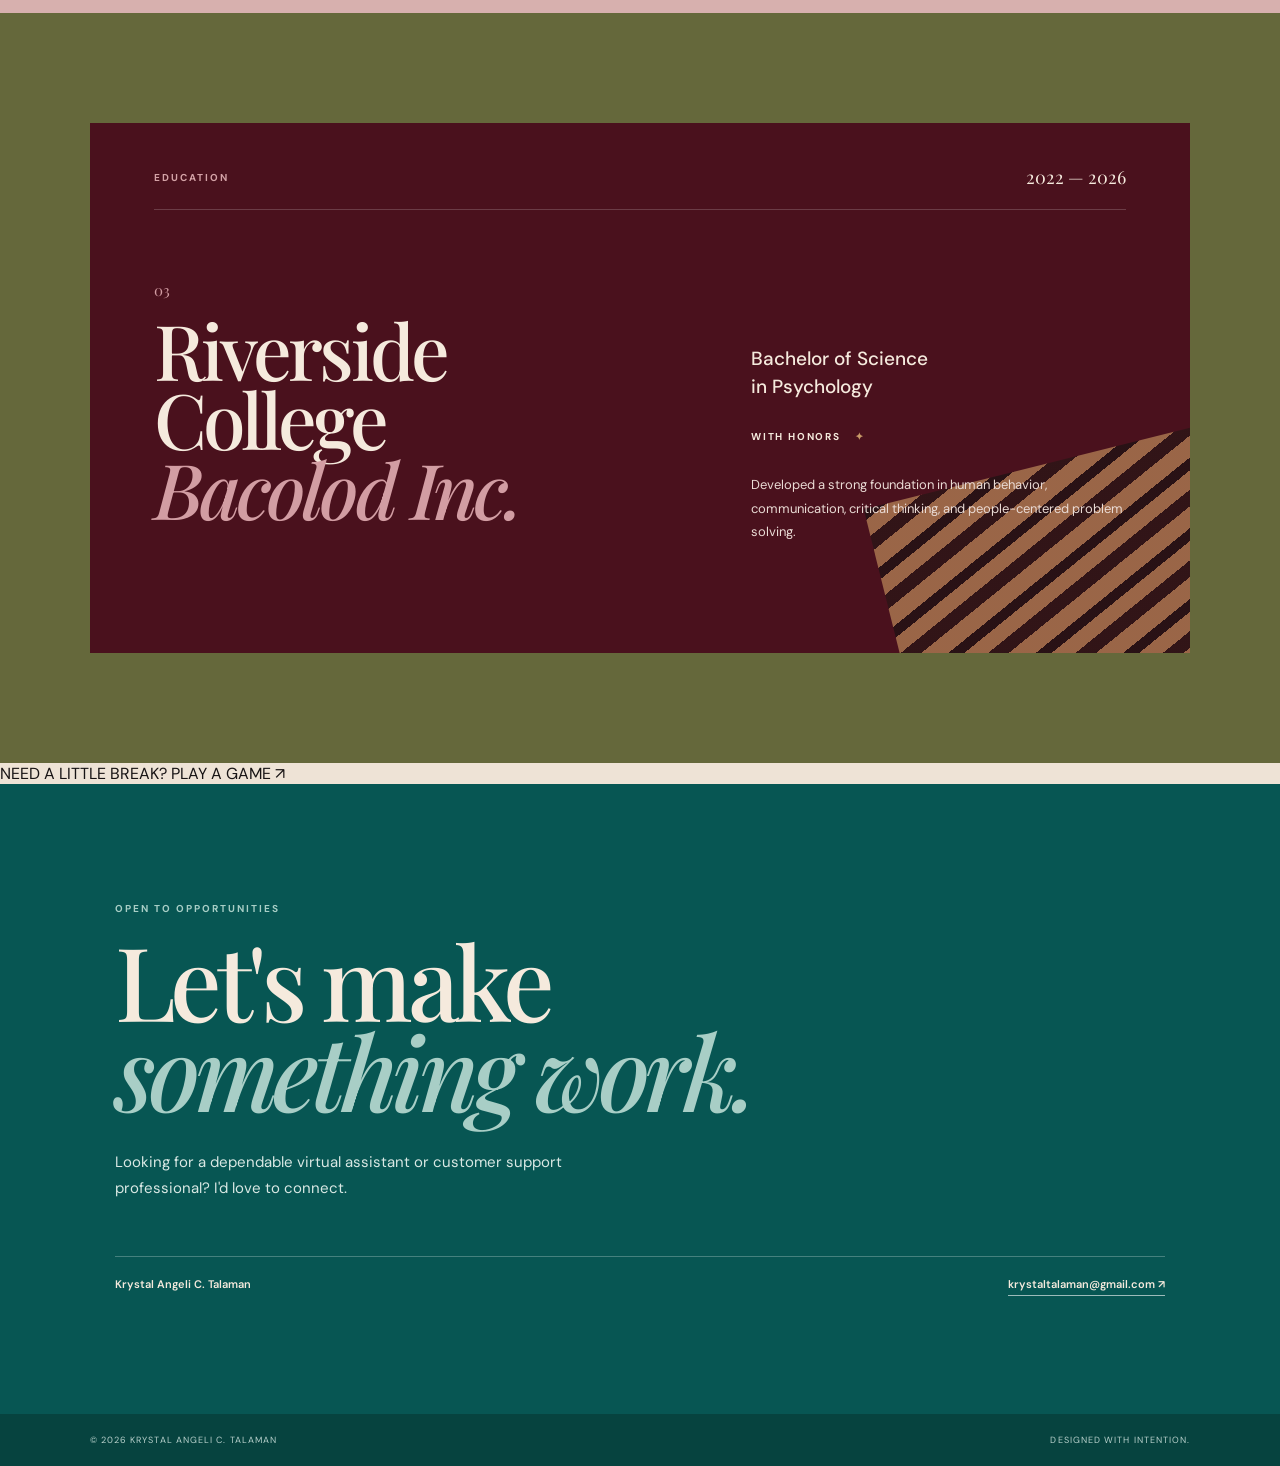
==== commit b02f0567: "Update index.html" ====
--- a/index.html
+++ b/index.html
@@ -79,9 +79,7 @@
             </h1>
 
             <p class="hero-description">
-                A thoughtful and organized professional who brings
-                empathy, clear communication, and dependable support
-                to every task.
+                Virtual Assistant & Chat Support professional dedicated to keeping tasks organized, clients supported, and communication seamless. Skilled in customer service, administrative assistance, problem-solving, and handling fast-paced workloads with professionalism and attention to detail.
             </p>
 
             <div class="hero-buttons">
@@ -474,6 +472,20 @@
 
     </section>
 
+    <!-- MINI GAME CTA -->
+<div class="game-cta">
+
+    <span class="game-cta-label">
+        NEED A LITTLE BREAK?
+    </span>
+
+    <a href="k-fly/game.html" class="game-cta-link">
+        PLAY A GAME
+        <span>↗</span>
+    </a>
+
+</div>
+
 
     <!-- CONTACT -->
     <section class="contact" id="contact">
@@ -513,7 +525,6 @@
 
     </section>
 
-
     <!-- FOOTER -->
     <footer>
 
@@ -532,4 +543,4 @@
     <script src="script.js"></script>
 
 </body>
-</html>+</html>
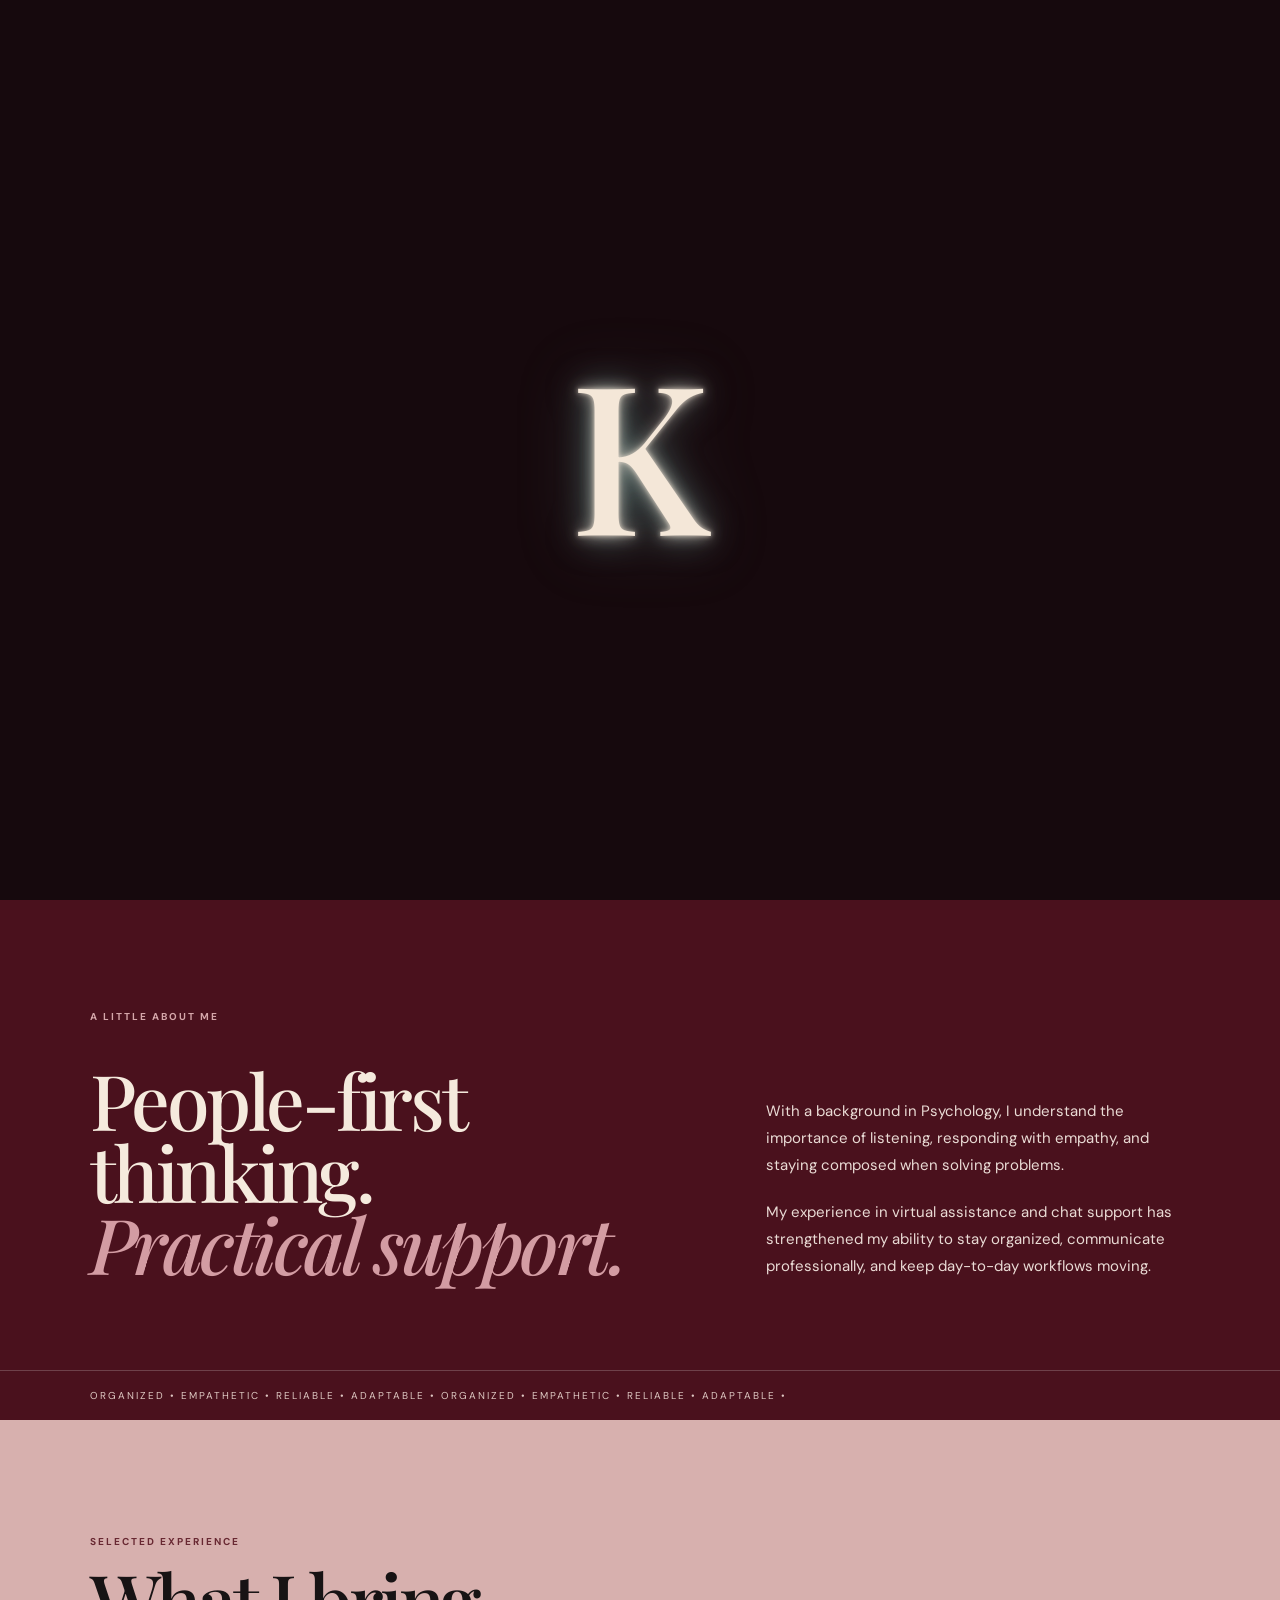
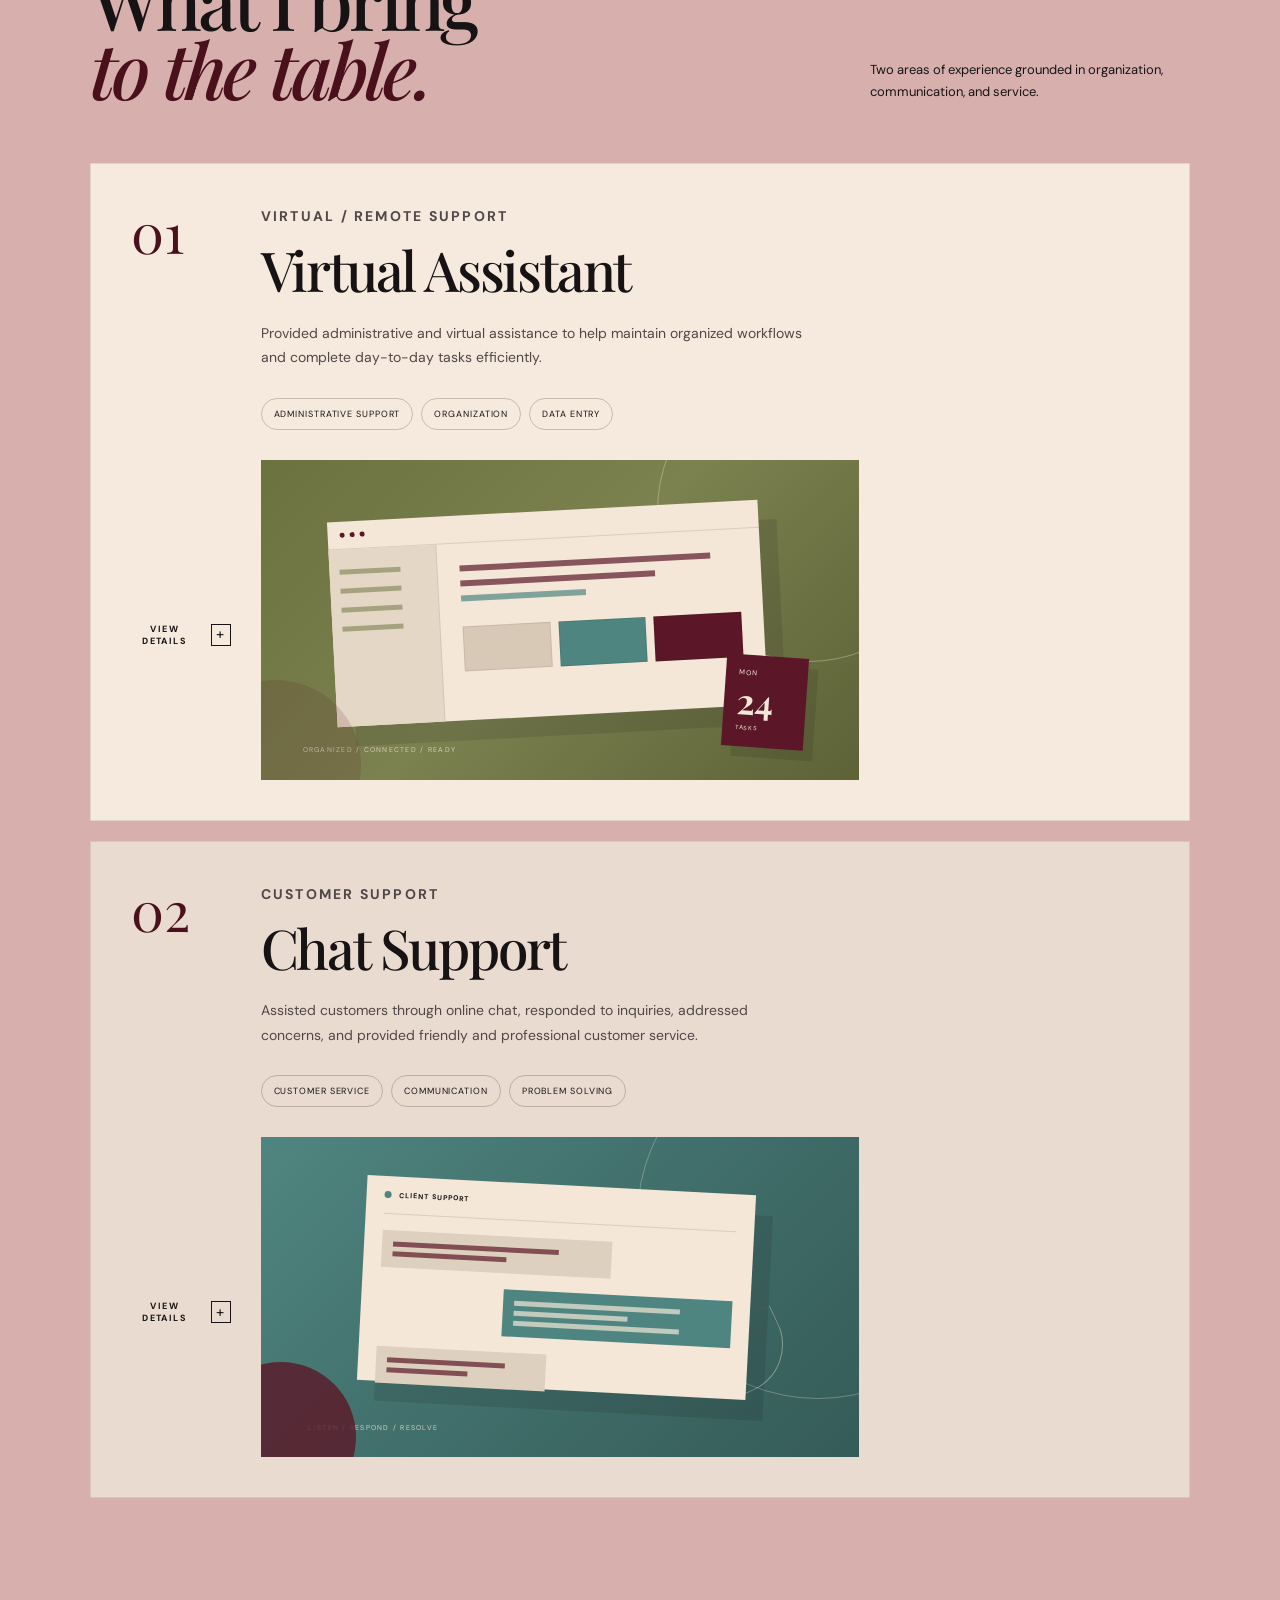
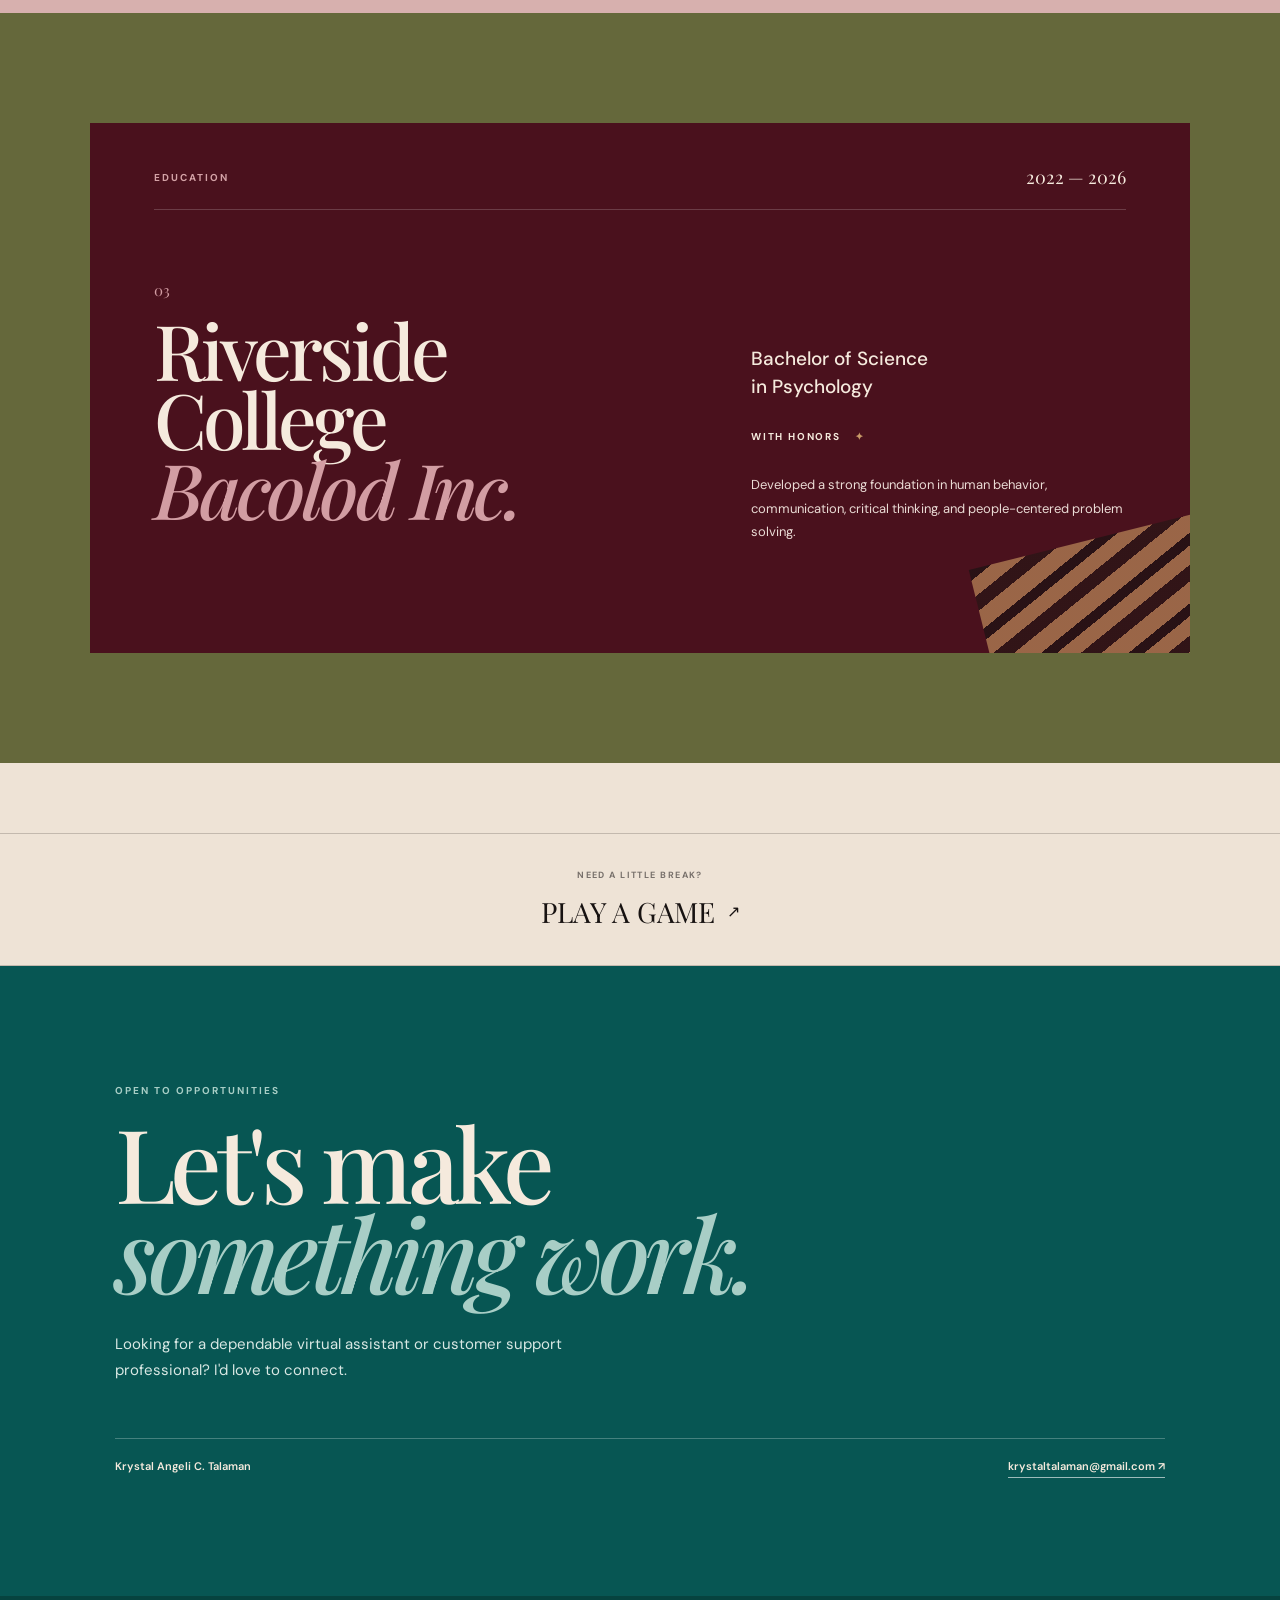
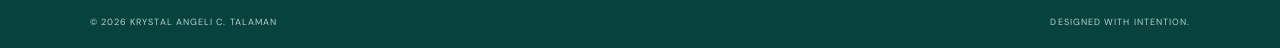
==== commit 523c22fa: "Update index.html" ====
--- a/index.html
+++ b/index.html
@@ -53,7 +53,15 @@
             <a href="#home">Home</a>
             <a href="#about">About</a>
             <a href="#experience">Experience</a>
-            <a href="#education">Education</a> <a href="resume.pdf" class="resume-button" download> ↓ Resume </a> <a href="#contact" class="nav-button"> Let's Connect ↗ </a>
+            <a href="#education">Education</a>
+
+<a href="resume.pdf" class="resume-button" download>
+    ↓ Resume
+</a>
+
+<a href="#contact" class="nav-button">
+    Let's Connect ↗
+</a>
         </nav>
 
         <button class="menu-button" id="menuButton">
--- a/style.css
+++ b/style.css
@@ -374,14 +374,10 @@
     width: 67%;
     height: 70%;
 
-    background:
-        repeating-linear-gradient(
-            160deg,
-            #171514 0 15px,
-            #ead8b9 15px 35px,
-            #171514 35px 48px,
-            #ead8b9 48px 70px
-        );
+   background-image: url("assets/leopard.jpg");
+background-size: cover;
+background-position: center;
+background-repeat: no-repeat;
 
     transform: rotate(-3deg);
 
@@ -409,29 +405,12 @@
     width: 48%;
     height: 48%;
 
-    background-color: var(--tan);
-
-    background-image:
-        radial-gradient(
-            ellipse,
-            #1b1110 0 18%,
-            transparent 20%
-        ),
-        radial-gradient(
-            ellipse,
-            #281514 0 12%,
-            transparent 15%
-        );
-
-    background-size:
-        55px 50px,
-        75px 65px;
-
-    background-position:
-        0 0,
-        30px 25px;
-
-    border: 8px solid var(--rose);
+    background-image: url("assets/zebra.jpg");
+background-size: cover;
+background-position: center;
+background-repeat: no-repeat;
+
+    border: 5px solid #5b1727;
 }
 
 .olive-panel {
@@ -1036,13 +1015,13 @@
 
     position: absolute;
 
-    right: -50px;
-
-    bottom: -70px;
-
-    width: 350px;
-
-    height: 260px;
+    right: -80px;
+
+    bottom: -90px;
+
+    width: 280px;
+
+    height: 210px;
 
     transform: rotate(-14deg);
 
@@ -1056,6 +1035,8 @@
         );
 
     opacity: 0.65;
+
+    pointer-events: none;
 }
 
 
@@ -2834,4 +2815,203 @@
         font-size: 6px;
     }
 
-}+}
+
+/* =========================================
+   MINI GAME CTA
+   ========================================= */
+
+.game-cta {
+    width: 100%;
+    margin-top: 70px;
+    padding: 35px 0;
+
+    display: flex;
+    flex-direction: column;
+    align-items: center;
+    justify-content: center;
+
+    text-align: center;
+
+    border-top: 1px solid rgba(23, 18, 17, 0.2);
+    border-bottom: 1px solid rgba(23, 18, 17, 0.2);
+}
+
+.game-cta-label {
+    display: block;
+
+    margin-bottom: 12px;
+
+    font-size: 9px;
+    font-weight: 700;
+    letter-spacing: 0.16em;
+
+    opacity: 0.55;
+}
+
+.game-cta-link {
+    display: inline-flex;
+    align-items: center;
+    justify-content: center;
+    gap: 12px;
+
+    color: #171211;
+    text-decoration: none;
+
+    font-family: var(--serif);
+    font-size: 28px;
+
+    transition:
+        transform 0.3s ease,
+        color 0.3s ease;
+}
+
+.game-cta-link span {
+    font-family: Arial, sans-serif;
+    font-size: 16px;
+
+    transition:
+        transform 0.3s ease;
+}
+
+.game-cta-link:hover {
+    color: #5b1727;
+    transform: translateY(-3px);
+}
+
+.game-cta-link:hover span {
+    transform: translate(4px, -4px);
+}
+
+
+/* MOBILE */
+
+@media (max-width: 600px) {
+
+    .game-cta {
+        margin-top: 50px;
+        padding: 28px 15px;
+    }
+
+    .game-cta-label {
+        font-size: 7px;
+    }
+
+    .game-cta-link {
+        font-size: 22px;
+    }
+
+}
+
+/* =========================================
+   MOBILE HAMBURGER MENU — CLEAN VERSION
+========================================= */
+
+@media (max-width: 900px) {
+
+    .nav-links.mobile-open {
+        top: 78px;
+        left: 0;
+        right: 0;
+
+        width: 100%;
+
+        display: flex;
+        flex-direction: column;
+        align-items: stretch;
+
+        gap: 0;
+
+        padding: 12px 5vw 22px;
+
+        background: var(--paper);
+
+        border-bottom: 1px solid rgba(23, 19, 20, 0.1);
+
+        box-shadow:
+            0 15px 35px rgba(23, 19, 20, 0.08);
+    }
+
+    /* Normal menu links */
+    .nav-links.mobile-open a {
+        display: flex;
+        align-items: center;
+
+        width: 100%;
+
+        padding: 16px 4px;
+
+        border-bottom: 1px solid rgba(23, 19, 20, 0.08);
+
+        font-size: 11px;
+        font-weight: 600;
+
+        opacity: 0.75;
+    }
+
+    .nav-links.mobile-open a:last-child {
+        border-bottom: none;
+    }
+
+    /* Resume */
+    .nav-links.mobile-open .resume-button {
+        justify-content: flex-start;
+
+        padding: 16px 4px;
+
+        background: transparent;
+        color: var(--black);
+
+        border-radius: 0;
+    }
+
+    /* LET'S CONNECT */
+    .nav-links.mobile-open .nav-button {
+        justify-content: center;
+
+        width: 100%;
+
+        margin-top: 14px;
+        padding: 14px 18px;
+
+        border-radius: 100px;
+
+        background: var(--black);
+        color: var(--cream);
+
+        border: none;
+
+        opacity: 1;
+
+        box-shadow:
+            0 8px 20px rgba(23, 19, 20, 0.12);
+    }
+
+    .nav-links.mobile-open .nav-button:hover {
+        opacity: 1;
+        transform: translateY(-2px);
+    }
+}
+
+
+/* =========================================
+   SMALL MOBILE
+========================================= */
+
+@media (max-width: 600px) {
+
+    .nav-links.mobile-open {
+        padding-left: 5vw;
+        padding-right: 5vw;
+    }
+
+    .nav-links.mobile-open a {
+        padding-top: 15px;
+        padding-bottom: 15px;
+    }
+
+    .nav-links.mobile-open .nav-button {
+        margin-top: 12px;
+        padding: 14px 18px;
+    }
+}
